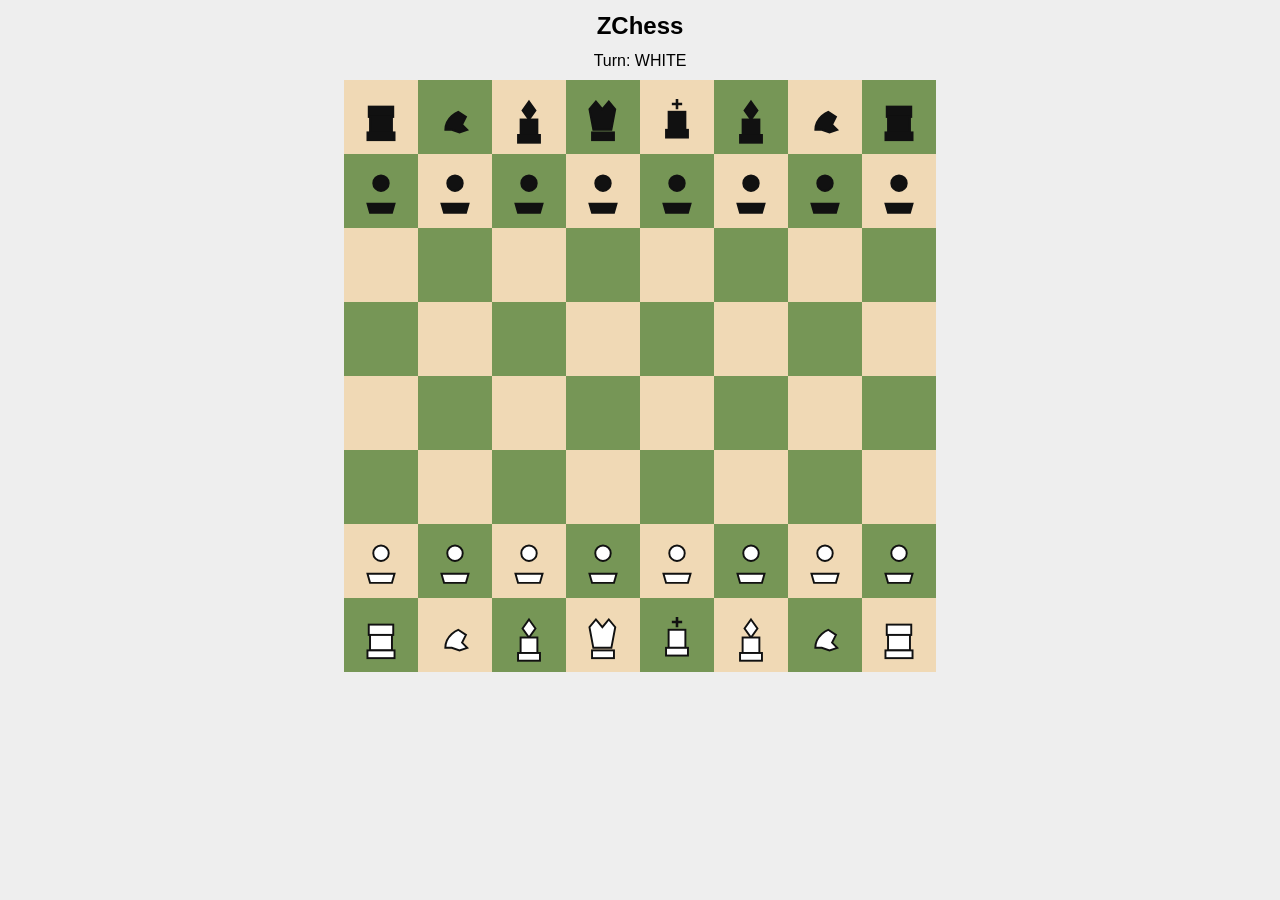
==== src/main/resources/static/index.html @ 8bb2c72e "committed" ====
<!DOCTYPE html>
<html>
<head>
<meta charset="UTF-8" />
<title>ZChess</title>
<style>
  body{font-family:Arial;text-align:center;background:#eee}
    h2{margin:12px 0}
      table{border-collapse:collapse;margin:10px auto}
        td{width:72px;height:72px;vertical-align:middle;text-align:center}
          .light{background:#f0d9b5}
            .dark{background:#769656}
              .sel{outline:3px solid #e53935}
                .hint{box-shadow:inset 0 0 0 3px rgba(30,144,255,.6)}
                  svg{width:58px;height:58px}
                  </style>
                  </head>
                  <body>

                  <h2>ZChess</h2>
                  <div id="turn">Turn: WHITE</div>
                  <table id="board"></table>

                  <script>
                  // ---------- PIECE SVGs (clean 2D set) ----------
                  function svgPiece(code){
                    const isWhite = code[0]==='w';
                      const fill = isWhite ? '#fff' : '#111';
                        const stroke = '#111';
                          const common = `fill="${fill}" stroke="${stroke}" stroke-width="1.5"`;
                            const map = {
                                p:`<circle cx="22.5" cy="18" r="6" ${common}/>
                                       <path d="M12 34h21l-2 7H14z" ${common}/>`,
                                           r:`<rect x="13" y="16" width="19" height="8" ${common}/>
                                                  <rect x="14" y="24" width="17" height="12" ${common}/>
                                                         <rect x="12" y="36" width="21" height="6" ${common}/>`,
                                                             n:`<path d="M15 34c0-10 10-14 10-14l6 4-3 6 4 4-6 2-6-2z" ${common}/>`,
                                                                 b:`<path d="M22.5 12l5 7-5 7-5-7z" ${common}/>
                                                                        <rect x="16" y="26" width="13" height="12" ${common}/>
                                                                               <rect x="14" y="38" width="17" height="6" ${common}/>`,
                                                                                   q:`<path d="M12 18l5-6 5 6 5-6 5 6-3 16H15z" ${common}/>
                                                                                          <rect x="14" y="36" width="17" height="6" ${common}/>`,
                                                                                              k:`<path d="M22.5 10v8M18.5 14h8" stroke="${stroke}" stroke-width="2"/>
                                                                                                     <rect x="16" y="20" width="13" height="14" ${common}/>
                                                                                                            <rect x="14" y="34" width="17" height="6" ${common}/>`
                                                                                                              };
                                                                                                                const body = map[code[1]];
                                                                                                                  return `<svg viewBox="0 0 45 45">${body}</svg>`;
                                                                                                                  }

                                                                                                                  // ---------- BOARD STATE ----------
                                                                                                                  let turn = 'w'; // 'w' or 'b'
                                                                                                                  const initial = [
                                                                                                                    ['br','bn','bb','bq','bk','bb','bn','br'],
                                                                                                                      ['bp','bp','bp','bp','bp','bp','bp','bp'],
                                                                                                                        ['','','','','','','',''],
                                                                                                                          ['','','','','','','',''],
                                                                                                                            ['','','','','','','',''],
                                                                                                                              ['','','','','','','',''],
                                                                                                                                ['wp','wp','wp','wp','wp','wp','wp','wp'],
                                                                                                                                  ['wr','wn','wb','wq','wk','wb','wn','wr']
                                                                                                                                  ];
                                                                                                                                  let board = JSON.parse(JSON.stringify(initial));
                                                                                                                                  let selected = null;
                                                                                                                                  const elBoard = document.getElementById('board');
                                                                                                                                  const elTurn  = document.getElementById('turn');

                                                                                                                                  // ---------- RENDER ----------
                                                                                                                                  function draw(){
                                                                                                                                    elBoard.innerHTML='';
                                                                                                                                      for(let r=0;r<8;r++){
                                                                                                                                          const tr=document.createElement('tr');
                                                                                                                                              for(let c=0;c<8;c++){
                                                                                                                                                    const td=document.createElement('td');
                                                                                                                                                          td.className=((r+c)%2?'dark':'light');
                                                                                                                                                                td.dataset.r=r; td.dataset.c=c;
                                                                                                                                                                      const p=board[r][c];
                                                                                                                                                                            if(p) td.innerHTML = svgPiece(p);
                                                                                                                                                                                  if(selected && selected.r==r && selected.c==c) td.classList.add('sel');
                                                                                                                                                                                        td.onclick=()=>clickCell(r,c,td);
                                                                                                                                                                                              tr.appendChild(td);
                                                                                                                                                                                                  }
                                                                                                                                                                                                      elBoard.appendChild(tr);
                                                                                                                                                                                                        }
                                                                                                                                                                                                          elTurn.textContent = `Turn: ${turn==='w'?'WHITE':'BLACK'}`;
                                                                                                                                                                                                          }

                                                                                                                                                                                                          // ---------- MOVE RULES ----------
                                                                                                                                                                                                          function inside(r,c){return r>=0&&r<8&&c>=0&&c<8;}
                                                                                                                                                                                                          function colorOf(p){return p? p[0] : null;}
                                                                                                                                                                                                          function typeOf(p){return p? p[1] : null;}

                                                                                                                                                                                                          function pathClear(r1,c1,r2,c2){
                                                                                                                                                                                                            const dr = Math.sign(r2-r1);
                                                                                                                                                                                                              const dc = Math.sign(c2-c1);
                                                                                                                                                                                                                let r=r1+dr, c=c1+dc;
                                                                                                                                                                                                                  while(r!==r2 || c!==c2){
                                                                                                                                                                                                                      if(board[r][c]) return false;
                                                                                                                                                                                                                          r+=dr; c+=dc;
                                                                                                                                                                                                                            }
                                                                                                                                                                                                                              return true;
                                                                                                                                                                                                                              }

                                                                                                                                                                                                                              function legal(fromR,fromC,toR,toC){
                                                                                                                                                                                                                                if(fromR===toR && fromC===toC) return false;
                                                                                                                                                                                                                                  const p = board[fromR][fromC];
                                                                                                                                                                                                                                    const t = board[toR][toC];
                                                                                                                                                                                                                                      if(!p) return false;
                                                                                                                                                                                                                                        if(colorOf(p)!==turn) return false;
                                                                                                                                                                                                                                          if(t && colorOf(t)===turn) return false;

                                                                                                                                                                                                                                            const type = typeOf(p);
                                                                                                                                                                                                                                              const dr = toR-fromR, dc = toC-fromC;
                                                                                                                                                                                                                                                const adr=Math.abs(dr), adc=Math.abs(dc);

                                                                                                                                                                                                                                                  if(type==='p'){
                                                                                                                                                                                                                                                      const dir = (turn==='w') ? -1 : 1;
                                                                                                                                                                                                                                                          const startRow = (turn==='w') ? 6 : 1;
                                                                                                                                                                                                                                                              // forward
                                                                                                                                                                                                                                                                  if(dc===0 && !t){
                                                                                                                                                                                                                                                                        if(dr===dir) return true;
                                                                                                                                                                                                                                                                              if(fromR===startRow && dr===2*dir && !board[fromR+dir][fromC]) return true;
                                                                                                                                                                                                                                                                                  }
                                                                                                                                                                                                                                                                                      // capture
                                                                                                                                                                                                                                                                                          if(adr===1 && dr===dir && t && colorOf(t)!==turn) return true;
                                                                                                                                                                                                                                                                                              return false;
                                                                                                                                                                                                                                                                                                }

                                                                                                                                                                                                                                                                                                  if(type==='r'){
                                                                                                                                                                                                                                                                                                      if(fromR===toR || fromC===toC) return pathClear(fromR,fromC,toR,toC);
                                                                                                                                                                                                                                                                                                          return false;
                                                                                                                                                                                                                                                                                                            }

                                                                                                                                                                                                                                                                                                              if(type==='b'){
                                                                                                                                                                                                                                                                                                                  if(adr===adc) return pathClear(fromR,fromC,toR,toC);
                                                                                                                                                                                                                                                                                                                      return false;
                                                                                                                                                                                                                                                                                                                        }

                                                                                                                                                                                                                                                                                                                          if(type==='q'){
                                                                                                                                                                                                                                                                                                                              if(fromR===toR || fromC===toC || adr===adc)
                                                                                                                                                                                                                                                                                                                                    return pathClear(fromR,fromC,toR,toC);
                                                                                                                                                                                                                                                                                                                                        return false;
                                                                                                                                                                                                                                                                                                                                          }

                                                                                                                                                                                                                                                                                                                                            if(type==='n'){
                                                                                                                                                                                                                                                                                                                                                return (adr===2 && adc===1) || (adr===1 && adc===2);
                                                                                                                                                                                                                                                                                                                                                  }

                                                                                                                                                                                                                                                                                                                                                    if(type==='k'){
                                                                                                                                                                                                                                                                                                                                                        return adr<=1 && adc<=1;
                                                                                                                                                                                                                                                                                                                                                          }

                                                                                                                                                                                                                                                                                                                                                            return false;
                                                                                                                                                                                                                                                                                                                                                            }

                                                                                                                                                                                                                                                                                                                                                            // ---------- INTERACTION ----------
                                                                                                                                                                                                                                                                                                                                                            function clickCell(r,c,td){
                                                                                                                                                                                                                                                                                                                                                              const p = board[r][c];
                                                                                                                                                                                                                                                                                                                                                                if(!selected){
                                                                                                                                                                                                                                                                                                                                                                    if(p && colorOf(p)===turn){
                                                                                                                                                                                                                                                                                                                                                                          selected={r,c};
                                                                                                                                                                                                                                                                                                                                                                                draw();
                                                                                                                                                                                                                                                                                                                                                                                    }
                                                                                                                                                                                                                                                                                                                                                                                        return;
                                                                                                                                                                                                                                                                                                                                                                                          }
                                                                                                                                                                                                                                                                                                                                                                                            // try move
                                                                                                                                                                                                                                                                                                                                                                                              if(legal(selected.r,selected.c,r,c)){
                                                                                                                                                                                                                                                                                                                                                                                                  board[r][c] = board[selected.r][selected.c];
                                                                                                                                                                                                                                                                                                                                                                                                      board[selected.r][selected.c] = '';
                                                                                                                                                                                                                                                                                                                                                                                                          turn = (turn==='w') ? 'b' : 'w';
                                                                                                                                                                                                                                                                                                                                                                                                            }
                                                                                                                                                                                                                                                                                                                                                                                                              selected=null;
                                                                                                                                                                                                                                                                                                                                                                                                                draw();
                                                                                                                                                                                                                                                                                                                                                                                                                }

                                                                                                                                                                                                                                                                                                                                                                                                                draw();
                                                                                                                                                                                                                                                                                                                                                                                                                </script>
                                                                                                                                                                                                                                                                                                                                                                                                                </body>
                                                                                                                                                                                                                                                                                                                                                                                                                </html>
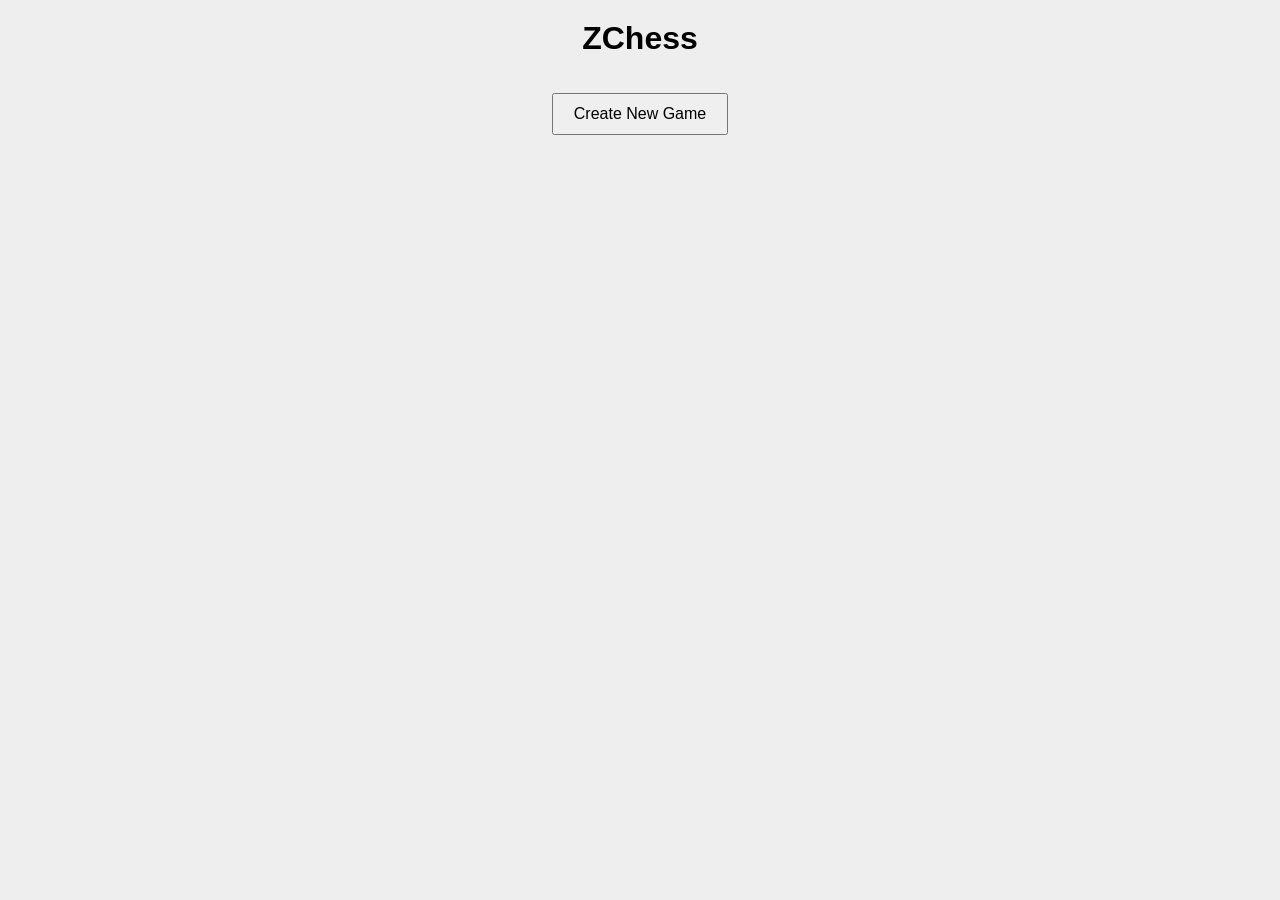
==== commit d78ccbcf: "Implemented chess board UI, piece rendering, backend game creation and move API integration" ====
--- a/src/main/resources/static/index.html
+++ b/src/main/resources/static/index.html
@@ -1,179 +1,134 @@
 <!DOCTYPE html>
 <html>
 <head>
-<meta charset="UTF-8" />
-<title>ZChess</title>
-<style>
-  body{font-family:Arial;text-align:center;background:#eee}
-    h2{margin:12px 0}
-      table{border-collapse:collapse;margin:10px auto}
-        td{width:72px;height:72px;vertical-align:middle;text-align:center}
-          .light{background:#f0d9b5}
-            .dark{background:#769656}
-              .sel{outline:3px solid #e53935}
-                .hint{box-shadow:inset 0 0 0 3px rgba(30,144,255,.6)}
-                  svg{width:58px;height:58px}
-                  </style>
-                  </head>
-                  <body>
+    <title>ZChess</title>
 
-                  <h2>ZChess</h2>
-                  <div id="turn">Turn: WHITE</div>
-                  <table id="board"></table>
+        <style>
+                body{
+                            font-family: Arial;
+                                        text-align:center;
+                                                    background:#eee;
+                                                            }
 
-                  <script>
-                  // ---------- PIECE SVGs (clean 2D set) ----------
-                  function svgPiece(code){
-                    const isWhite = code[0]==='w';
-                      const fill = isWhite ? '#fff' : '#111';
-                        const stroke = '#111';
-                          const common = `fill="${fill}" stroke="${stroke}" stroke-width="1.5"`;
-                            const map = {
-                                p:`<circle cx="22.5" cy="18" r="6" ${common}/>
-                                       <path d="M12 34h21l-2 7H14z" ${common}/>`,
-                                           r:`<rect x="13" y="16" width="19" height="8" ${common}/>
-                                                  <rect x="14" y="24" width="17" height="12" ${common}/>
-                                                         <rect x="12" y="36" width="21" height="6" ${common}/>`,
-                                                             n:`<path d="M15 34c0-10 10-14 10-14l6 4-3 6 4 4-6 2-6-2z" ${common}/>`,
-                                                                 b:`<path d="M22.5 12l5 7-5 7-5-7z" ${common}/>
-                                                                        <rect x="16" y="26" width="13" height="12" ${common}/>
-                                                                               <rect x="14" y="38" width="17" height="6" ${common}/>`,
-                                                                                   q:`<path d="M12 18l5-6 5 6 5-6 5 6-3 16H15z" ${common}/>
-                                                                                          <rect x="14" y="36" width="17" height="6" ${common}/>`,
-                                                                                              k:`<path d="M22.5 10v8M18.5 14h8" stroke="${stroke}" stroke-width="2"/>
-                                                                                                     <rect x="16" y="20" width="13" height="14" ${common}/>
-                                                                                                            <rect x="14" y="34" width="17" height="6" ${common}/>`
-                                                                                                              };
-                                                                                                                const body = map[code[1]];
-                                                                                                                  return `<svg viewBox="0 0 45 45">${body}</svg>`;
-                                                                                                                  }
+                                                                    h1{
+                                                                                margin-top:20px;
+                                                                                        }
 
-                                                                                                                  // ---------- BOARD STATE ----------
-                                                                                                                  let turn = 'w'; // 'w' or 'b'
-                                                                                                                  const initial = [
-                                                                                                                    ['br','bn','bb','bq','bk','bb','bn','br'],
-                                                                                                                      ['bp','bp','bp','bp','bp','bp','bp','bp'],
-                                                                                                                        ['','','','','','','',''],
-                                                                                                                          ['','','','','','','',''],
-                                                                                                                            ['','','','','','','',''],
-                                                                                                                              ['','','','','','','',''],
-                                                                                                                                ['wp','wp','wp','wp','wp','wp','wp','wp'],
-                                                                                                                                  ['wr','wn','wb','wq','wk','wb','wn','wr']
-                                                                                                                                  ];
-                                                                                                                                  let board = JSON.parse(JSON.stringify(initial));
-                                                                                                                                  let selected = null;
-                                                                                                                                  const elBoard = document.getElementById('board');
-                                                                                                                                  const elTurn  = document.getElementById('turn');
+                                                                                                table{
+                                                                                                            border-collapse:collapse;
+                                                                                                                        margin:auto;
+                                                                                                                                    margin-top:20px;
+                                                                                                                                            }
 
-                                                                                                                                  // ---------- RENDER ----------
-                                                                                                                                  function draw(){
-                                                                                                                                    elBoard.innerHTML='';
-                                                                                                                                      for(let r=0;r<8;r++){
-                                                                                                                                          const tr=document.createElement('tr');
-                                                                                                                                              for(let c=0;c<8;c++){
-                                                                                                                                                    const td=document.createElement('td');
-                                                                                                                                                          td.className=((r+c)%2?'dark':'light');
-                                                                                                                                                                td.dataset.r=r; td.dataset.c=c;
-                                                                                                                                                                      const p=board[r][c];
-                                                                                                                                                                            if(p) td.innerHTML = svgPiece(p);
-                                                                                                                                                                                  if(selected && selected.r==r && selected.c==c) td.classList.add('sel');
-                                                                                                                                                                                        td.onclick=()=>clickCell(r,c,td);
-                                                                                                                                                                                              tr.appendChild(td);
-                                                                                                                                                                                                  }
-                                                                                                                                                                                                      elBoard.appendChild(tr);
-                                                                                                                                                                                                        }
-                                                                                                                                                                                                          elTurn.textContent = `Turn: ${turn==='w'?'WHITE':'BLACK'}`;
-                                                                                                                                                                                                          }
+                                                                                                                                                    td{
+                                                                                                                                                                width:70px;
+                                                                                                                                                                            height:70px;
+                                                                                                                                                                                        text-align:center;
+                                                                                                                                                                                                    vertical-align:middle;
+                                                                                                                                                                                                            }
 
-                                                                                                                                                                                                          // ---------- MOVE RULES ----------
-                                                                                                                                                                                                          function inside(r,c){return r>=0&&r<8&&c>=0&&c<8;}
-                                                                                                                                                                                                          function colorOf(p){return p? p[0] : null;}
-                                                                                                                                                                                                          function typeOf(p){return p? p[1] : null;}
+                                                                                                                                                                                                                    .light{ background:#f0d9b5; }
+                                                                                                                                                                                                                            .dark{ background:#769656; }
 
-                                                                                                                                                                                                          function pathClear(r1,c1,r2,c2){
-                                                                                                                                                                                                            const dr = Math.sign(r2-r1);
-                                                                                                                                                                                                              const dc = Math.sign(c2-c1);
-                                                                                                                                                                                                                let r=r1+dr, c=c1+dc;
-                                                                                                                                                                                                                  while(r!==r2 || c!==c2){
-                                                                                                                                                                                                                      if(board[r][c]) return false;
-                                                                                                                                                                                                                          r+=dr; c+=dc;
-                                                                                                                                                                                                                            }
-                                                                                                                                                                                                                              return true;
-                                                                                                                                                                                                                              }
+                                                                                                                                                                                                                                    img{
+                                                                                                                                                                                                                                                width:60px;
+                                                                                                                                                                                                                                                            height:60px;
+                                                                                                                                                                                                                                                                    }
 
-                                                                                                                                                                                                                              function legal(fromR,fromC,toR,toC){
-                                                                                                                                                                                                                                if(fromR===toR && fromC===toC) return false;
-                                                                                                                                                                                                                                  const p = board[fromR][fromC];
-                                                                                                                                                                                                                                    const t = board[toR][toC];
-                                                                                                                                                                                                                                      if(!p) return false;
-                                                                                                                                                                                                                                        if(colorOf(p)!==turn) return false;
-                                                                                                                                                                                                                                          if(t && colorOf(t)===turn) return false;
+                                                                                                                                                                                                                                                                            button{
+                                                                                                                                                                                                                                                                                        padding:10px 20px;
+                                                                                                                                                                                                                                                                                                    font-size:16px;
+                                                                                                                                                                                                                                                                                                                margin-top:15px;
+                                                                                                                                                                                                                                                                                                                        }
+                                                                                                                                                                                                                                                                                                                            </style>
+                                                                                                                                                                                                                                                                                                                            </head>
 
-                                                                                                                                                                                                                                            const type = typeOf(p);
-                                                                                                                                                                                                                                              const dr = toR-fromR, dc = toC-fromC;
-                                                                                                                                                                                                                                                const adr=Math.abs(dr), adc=Math.abs(dc);
+                                                                                                                                                                                                                                                                                                                            <body>
 
-                                                                                                                                                                                                                                                  if(type==='p'){
-                                                                                                                                                                                                                                                      const dir = (turn==='w') ? -1 : 1;
-                                                                                                                                                                                                                                                          const startRow = (turn==='w') ? 6 : 1;
-                                                                                                                                                                                                                                                              // forward
-                                                                                                                                                                                                                                                                  if(dc===0 && !t){
-                                                                                                                                                                                                                                                                        if(dr===dir) return true;
-                                                                                                                                                                                                                                                                              if(fromR===startRow && dr===2*dir && !board[fromR+dir][fromC]) return true;
-                                                                                                                                                                                                                                                                                  }
-                                                                                                                                                                                                                                                                                      // capture
-                                                                                                                                                                                                                                                                                          if(adr===1 && dr===dir && t && colorOf(t)!==turn) return true;
-                                                                                                                                                                                                                                                                                              return false;
-                                                                                                                                                                                                                                                                                                }
+                                                                                                                                                                                                                                                                                                                            <h1>ZChess</h1>
 
-                                                                                                                                                                                                                                                                                                  if(type==='r'){
-                                                                                                                                                                                                                                                                                                      if(fromR===toR || fromC===toC) return pathClear(fromR,fromC,toR,toC);
-                                                                                                                                                                                                                                                                                                          return false;
-                                                                                                                                                                                                                                                                                                            }
+                                                                                                                                                                                                                                                                                                                            <button onclick="createGame()">Create New Game</button>
 
-                                                                                                                                                                                                                                                                                                              if(type==='b'){
-                                                                                                                                                                                                                                                                                                                  if(adr===adc) return pathClear(fromR,fromC,toR,toC);
-                                                                                                                                                                                                                                                                                                                      return false;
-                                                                                                                                                                                                                                                                                                                        }
+                                                                                                                                                                                                                                                                                                                            <table id="board"></table>
 
-                                                                                                                                                                                                                                                                                                                          if(type==='q'){
-                                                                                                                                                                                                                                                                                                                              if(fromR===toR || fromC===toC || adr===adc)
-                                                                                                                                                                                                                                                                                                                                    return pathClear(fromR,fromC,toR,toC);
-                                                                                                                                                                                                                                                                                                                                        return false;
-                                                                                                                                                                                                                                                                                                                                          }
+                                                                                                                                                                                                                                                                                                                            <script>
 
-                                                                                                                                                                                                                                                                                                                                            if(type==='n'){
-                                                                                                                                                                                                                                                                                                                                                return (adr===2 && adc===1) || (adr===1 && adc===2);
-                                                                                                                                                                                                                                                                                                                                                  }
+                                                                                                                                                                                                                                                                                                                            let gameId = 1;
+                                                                                                                                                                                                                                                                                                                            let selected = null;
 
-                                                                                                                                                                                                                                                                                                                                                    if(type==='k'){
-                                                                                                                                                                                                                                                                                                                                                        return adr<=1 && adc<=1;
-                                                                                                                                                                                                                                                                                                                                                          }
-
-                                                                                                                                                                                                                                                                                                                                                            return false;
+                                                                                                                                                                                                                                                                                                                            function createGame(){
+                                                                                                                                                                                                                                                                                                                                fetch("/api/game/create")
+                                                                                                                                                                                                                                                                                                                                    .then(res=>res.json())
+                                                                                                                                                                                                                                                                                                                                        .then(data=>{
+                                                                                                                                                                                                                                                                                                                                                gameId = data.id;
+                                                                                                                                                                                                                                                                                                                                                        loadBoard();
+                                                                                                                                                                                                                                                                                                                                                            });
                                                                                                                                                                                                                                                                                                                                                             }
 
-                                                                                                                                                                                                                                                                                                                                                            // ---------- INTERACTION ----------
-                                                                                                                                                                                                                                                                                                                                                            function clickCell(r,c,td){
-                                                                                                                                                                                                                                                                                                                                                              const p = board[r][c];
-                                                                                                                                                                                                                                                                                                                                                                if(!selected){
-                                                                                                                                                                                                                                                                                                                                                                    if(p && colorOf(p)===turn){
-                                                                                                                                                                                                                                                                                                                                                                          selected={r,c};
-                                                                                                                                                                                                                                                                                                                                                                                draw();
-                                                                                                                                                                                                                                                                                                                                                                                    }
-                                                                                                                                                                                                                                                                                                                                                                                        return;
-                                                                                                                                                                                                                                                                                                                                                                                          }
-                                                                                                                                                                                                                                                                                                                                                                                            // try move
-                                                                                                                                                                                                                                                                                                                                                                                              if(legal(selected.r,selected.c,r,c)){
-                                                                                                                                                                                                                                                                                                                                                                                                  board[r][c] = board[selected.r][selected.c];
-                                                                                                                                                                                                                                                                                                                                                                                                      board[selected.r][selected.c] = '';
-                                                                                                                                                                                                                                                                                                                                                                                                          turn = (turn==='w') ? 'b' : 'w';
-                                                                                                                                                                                                                                                                                                                                                                                                            }
-                                                                                                                                                                                                                                                                                                                                                                                                              selected=null;
-                                                                                                                                                                                                                                                                                                                                                                                                                draw();
-                                                                                                                                                                                                                                                                                                                                                                                                                }
+                                                                                                                                                                                                                                                                                                                                                            function loadBoard(){
 
-                                                                                                                                                                                                                                                                                                                                                                                                                draw();
-                                                                                                                                                                                                                                                                                                                                                                                                                </script>
-                                                                                                                                                                                                                                                                                                                                                                                                                </body>
-                                                                                                                                                                                                                                                                                                                                                                                                                </html>+                                                                                                                                                                                                                                                                                                                                                                fetch("/api/game/" + gameId)
+                                                                                                                                                                                                                                                                                                                                                                    .then(res=>res.json())
+                                                                                                                                                                                                                                                                                                                                                                        .then(data=>{
+
+                                                                                                                                                                                                                                                                                                                                                                                let rows = data.boardState.split(";");
+                                                                                                                                                                                                                                                                                                                                                                                        let board = document.getElementById("board");
+                                                                                                                                                                                                                                                                                                                                                                                                board.innerHTML = "";
+
+                                                                                                                                                                                                                                                                                                                                                                                                        for(let i=0;i<8;i++){
+
+                                                                                                                                                                                                                                                                                                                                                                                                                    let tr = document.createElement("tr");
+                                                                                                                                                                                                                                                                                                                                                                                                                                let cols = rows[i].split(",");
+
+                                                                                                                                                                                                                                                                                                                                                                                                                                            for(let j=0;j<8;j++){
+
+                                                                                                                                                                                                                                                                                                                                                                                                                                                            let td = document.createElement("td");
+
+                                                                                                                                                                                                                                                                                                                                                                                                                                                                            if((i+j)%2==0)
+                                                                                                                                                                                                                                                                                                                                                                                                                                                                                                td.className="light";
+                                                                                                                                                                                                                                                                                                                                                                                                                                                                                                                else
+                                                                                                                                                                                                                                                                                                                                                                                                                                                                                                                                    td.className="dark";
+
+                                                                                                                                                                                                                                                                                                                                                                                                                                                                                                                                                    td.onclick = () => clickCell(i,j);
+
+                                                                                                                                                                                                                                                                                                                                                                                                                                                                                                                                                                    let piece = cols[j];
+
+                                                                                                                                                                                                                                                                                                                                                                                                                                                                                                                                                                                    if(piece !== "."){
+                                                                                                                                                                                                                                                                                                                                                                                                                                                                                                                                                                                                        let img = document.createElement("img");
+                                                                                                                                                                                                                                                                                                                                                                                                                                                                                                                                                                                                                            img.src = "/pieces/" + piece + ".svg";
+                                                                                                                                                                                                                                                                                                                                                                                                                                                                                                                                                                                                                                                td.appendChild(img);
+                                                                                                                                                                                                                                                                                                                                                                                                                                                                                                                                                                                                                                                                }
+
+                                                                                                                                                                                                                                                                                                                                                                                                                                                                                                                                                                                                                                                                                tr.appendChild(td);
+                                                                                                                                                                                                                                                                                                                                                                                                                                                                                                                                                                                                                                                                                            }
+
+                                                                                                                                                                                                                                                                                                                                                                                                                                                                                                                                                                                                                                                                                                        board.appendChild(tr);
+                                                                                                                                                                                                                                                                                                                                                                                                                                                                                                                                                                                                                                                                                                                }
+
+                                                                                                                                                                                                                                                                                                                                                                                                                                                                                                                                                                                                                                                                                                                    });
+                                                                                                                                                                                                                                                                                                                                                                                                                                                                                                                                                                                                                                                                                                                    }
+
+                                                                                                                                                                                                                                                                                                                                                                                                                                                                                                                                                                                                                                                                                                                    function clickCell(row,col){
+
+                                                                                                                                                                                                                                                                                                                                                                                                                                                                                                                                                                                                                                                                                                                        if(selected == null){
+                                                                                                                                                                                                                                                                                                                                                                                                                                                                                                                                                                                                                                                                                                                                selected = {row,col};
+                                                                                                                                                                                                                                                                                                                                                                                                                                                                                                                                                                                                                                                                                                                                    } else {
+
+                                                                                                                                                                                                                                                                                                                                                                                                                                                                                                                                                                                                                                                                                                                                            fetch(`/api/game/move?fromRow=${selected.row}&fromCol=${selected.col}&toRow=${row}&toCol=${col}`,{
+                                                                                                                                                                                                                                                                                                                                                                                                                                                                                                                                                                                                                                                                                                                                                        method:"POST"
+                                                                                                                                                                                                                                                                                                                                                                                                                                                                                                                                                                                                                                                                                                                                                                })
+                                                                                                                                                                                                                                                                                                                                                                                                                                                                                                                                                                                                                                                                                                                                                                        .then(res=>res.json())
+                                                                                                                                                                                                                                                                                                                                                                                                                                                                                                                                                                                                                                                                                                                                                                                .then(data=>{
+                                                                                                                                                                                                                                                                                                                                                                                                                                                                                                                                                                                                                                                                                                                                                                                            selected=null;
+                                                                                                                                                                                                                                                                                                                                                                                                                                                                                                                                                                                                                                                                                                                                                                                                        loadBoard();
+                                                                                                                                                                                                                                                                                                                                                                                                                                                                                                                                                                                                                                                                                                                                                                                                                });
+
+                                                                                                                                                                                                                                                                                                                                                                                                                                                                                                                                                                                                                                                                                                                                                                                                                    }
+                                                                                                                                                                                                                                                                                                                                                                                                                                                                                                                                                                                                                                                                                                                                                                                                                    }
+
+                                                                                                                                                                                                                                                                                                                                                                                                                                                                                                                                                                                                                                                                                                                                                                                                                    loadBoard();
+
+                                                                                                                                                                                                                                                                                                                                                                                                                                                                                                                                                                                                                                                                                                                                                                                                                    </script>
+
+                                                                                                                                                                                                                                                                                                                                                                                                                                                                                                                                                                                                                                                                                                                                                                                                                    </body>
+                                                                                                                                                                                                                                                                                                                                                                                                                                                                                                                                                                                                                                                                                                                                                                                                                    </html>
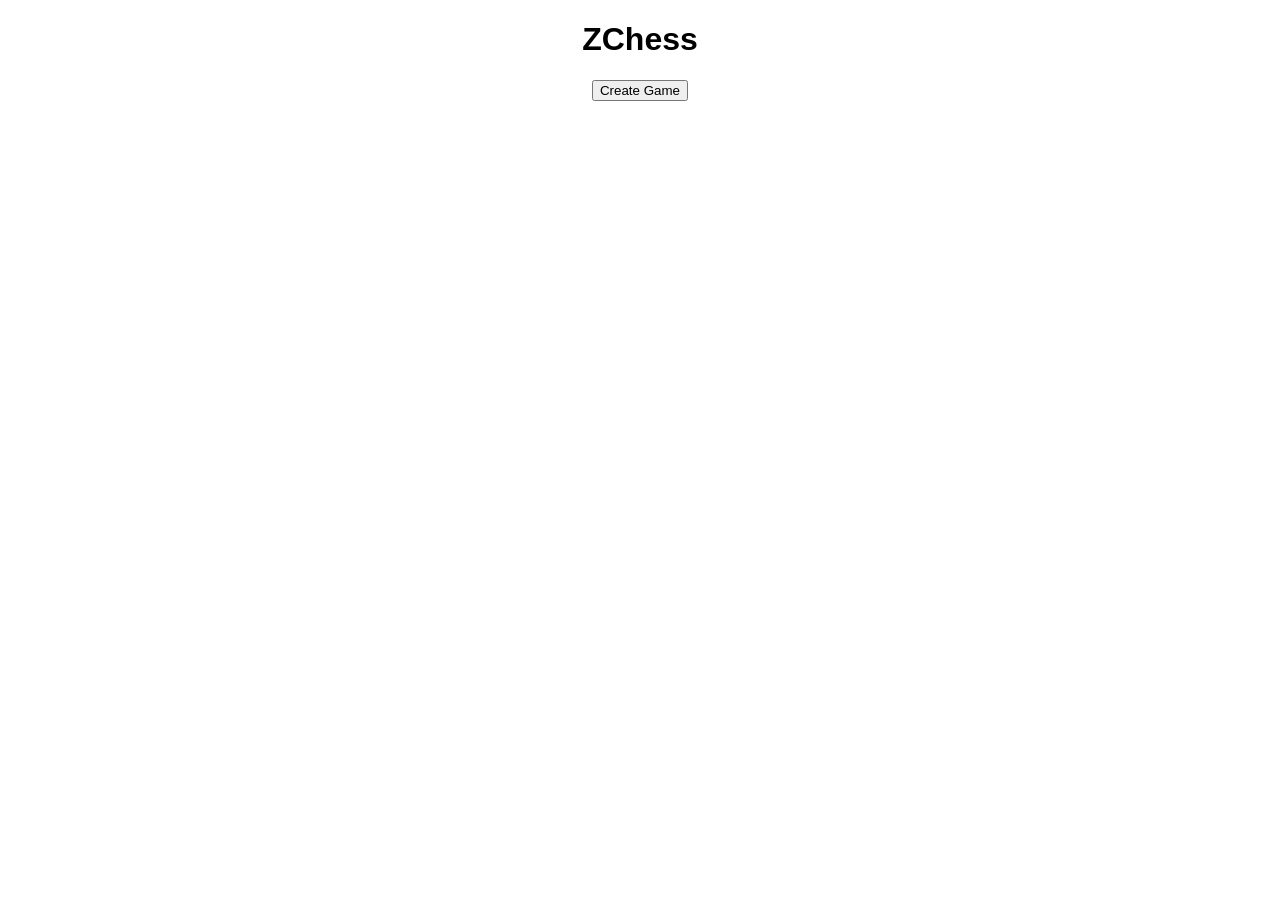
==== commit 9ac1a836: "move validation and check detection" ====
--- a/src/main/resources/static/index.html
+++ b/src/main/resources/static/index.html
@@ -1,134 +1,92 @@
 <!DOCTYPE html>
 <html>
 <head>
-    <title>ZChess</title>
+<title>ZChess</title>
 
-        <style>
-                body{
-                            font-family: Arial;
-                                        text-align:center;
-                                                    background:#eee;
-                                                            }
+<style>
+body{font-family:Arial;text-align:center}
+table{border-collapse:collapse;margin:auto}
+td{width:70px;height:70px}
+.light{background:#f0d9b5}
+.dark{background:#769656}
+img{width:60px;height:60px}
+</style>
 
-                                                                    h1{
-                                                                                margin-top:20px;
-                                                                                        }
+</head>
+<body>
 
-                                                                                                table{
-                                                                                                            border-collapse:collapse;
-                                                                                                                        margin:auto;
-                                                                                                                                    margin-top:20px;
-                                                                                                                                            }
+<h1>ZChess</h1>
 
-                                                                                                                                                    td{
-                                                                                                                                                                width:70px;
-                                                                                                                                                                            height:70px;
-                                                                                                                                                                                        text-align:center;
-                                                                                                                                                                                                    vertical-align:middle;
-                                                                                                                                                                                                            }
+<button onclick="createGame()">Create Game</button>
+<h3 id="turn"></h3>
 
-                                                                                                                                                                                                                    .light{ background:#f0d9b5; }
-                                                                                                                                                                                                                            .dark{ background:#769656; }
+<table id="board"></table>
 
-                                                                                                                                                                                                                                    img{
-                                                                                                                                                                                                                                                width:60px;
-                                                                                                                                                                                                                                                            height:60px;
-                                                                                                                                                                                                                                                                    }
+<script>
 
-                                                                                                                                                                                                                                                                            button{
-                                                                                                                                                                                                                                                                                        padding:10px 20px;
-                                                                                                                                                                                                                                                                                                    font-size:16px;
-                                                                                                                                                                                                                                                                                                                margin-top:15px;
-                                                                                                                                                                                                                                                                                                                        }
-                                                                                                                                                                                                                                                                                                                            </style>
-                                                                                                                                                                                                                                                                                                                            </head>
+let gameId=1;
+let selected=null;
 
-                                                                                                                                                                                                                                                                                                                            <body>
+function createGame(){
+// fetch("/api/game/create")
+fetch("/api/game/create",{
+      method:"POST"
+      })
+  .then(r=>r.json())
+   .then(d=>{
+      gameId=d.id;
+         loadBoard();
+          });
+          }
 
-                                                                                                                                                                                                                                                                                                                            <h1>ZChess</h1>
+          function loadBoard(){
+           fetch("/api/game/"+gameId)
+            .then(r=>r.json())
+             .then(d=>{
+                document.getElementById("turn").innerText="Turn: "+d.currentTurn;
 
-                                                                                                                                                                                                                                                                                                                            <button onclick="createGame()">Create New Game</button>
+                   let rows=d.boardState.split(",");
+                      let board=document.getElementById("board");
+                         board.innerHTML="";
 
-                                                                                                                                                                                                                                                                                                                            <table id="board"></table>
+                            for(let i=0;i<8;i++){
+                                let tr=document.createElement("tr");
 
-                                                                                                                                                                                                                                                                                                                            <script>
+                                    for(let j=0;j<8;j++){
+                                          let idx=i*8+j;
+                                                let td=document.createElement("td");
+                                                      td.className=(i+j)%2==0?"light":"dark";
 
-                                                                                                                                                                                                                                                                                                                            let gameId = 1;
-                                                                                                                                                                                                                                                                                                                            let selected = null;
+                                                            let p=rows[idx];
+                                                                  if(p!="."){
+                                                                          let img=document.createElement("img");
+                                                                                  img.src="pieces/"+p+".svg";
+                                                                                          td.appendChild(img);
+                                                                                                }
 
-                                                                                                                                                                                                                                                                                                                            function createGame(){
-                                                                                                                                                                                                                                                                                                                                fetch("/api/game/create")
-                                                                                                                                                                                                                                                                                                                                    .then(res=>res.json())
-                                                                                                                                                                                                                                                                                                                                        .then(data=>{
-                                                                                                                                                                                                                                                                                                                                                gameId = data.id;
-                                                                                                                                                                                                                                                                                                                                                        loadBoard();
-                                                                                                                                                                                                                                                                                                                                                            });
-                                                                                                                                                                                                                                                                                                                                                            }
+                                                                                                      td.onclick=()=>clickCell(idx);
+                                                                                                            tr.appendChild(td);
+                                                                                                                }
+                                                                                                                    board.appendChild(tr);
+                                                                                                                       }
+                                                                                                                        });
+                                                                                                                        }
 
-                                                                                                                                                                                                                                                                                                                                                            function loadBoard(){
+                                                                                                                        function clickCell(i){
+                                                                                                                         if(selected==null){
+                                                                                                                            selected=i;
+                                                                                                                             }else{
+                                                                                                                                fetch("/api/move/"+gameId+"?from="+selected+"&to="+i,{
+                                                                                                                                     method:"POST"
+                                                                                                                                        }).then(()=>{
+                                                                                                                                             selected=null;
+                                                                                                                                                  loadBoard();
+                                                                                                                                                     });
+                                                                                                                                                      }
+                                                                                                                                                      }
 
-                                                                                                                                                                                                                                                                                                                                                                fetch("/api/game/" + gameId)
-                                                                                                                                                                                                                                                                                                                                                                    .then(res=>res.json())
-                                                                                                                                                                                                                                                                                                                                                                        .then(data=>{
+                                                                                                                                                      createGame();
+                                                                                                                                                      </script>
 
-                                                                                                                                                                                                                                                                                                                                                                                let rows = data.boardState.split(";");
-                                                                                                                                                                                                                                                                                                                                                                                        let board = document.getElementById("board");
-                                                                                                                                                                                                                                                                                                                                                                                                board.innerHTML = "";
-
-                                                                                                                                                                                                                                                                                                                                                                                                        for(let i=0;i<8;i++){
-
-                                                                                                                                                                                                                                                                                                                                                                                                                    let tr = document.createElement("tr");
-                                                                                                                                                                                                                                                                                                                                                                                                                                let cols = rows[i].split(",");
-
-                                                                                                                                                                                                                                                                                                                                                                                                                                            for(let j=0;j<8;j++){
-
-                                                                                                                                                                                                                                                                                                                                                                                                                                                            let td = document.createElement("td");
-
-                                                                                                                                                                                                                                                                                                                                                                                                                                                                            if((i+j)%2==0)
-                                                                                                                                                                                                                                                                                                                                                                                                                                                                                                td.className="light";
-                                                                                                                                                                                                                                                                                                                                                                                                                                                                                                                else
-                                                                                                                                                                                                                                                                                                                                                                                                                                                                                                                                    td.className="dark";
-
-                                                                                                                                                                                                                                                                                                                                                                                                                                                                                                                                                    td.onclick = () => clickCell(i,j);
-
-                                                                                                                                                                                                                                                                                                                                                                                                                                                                                                                                                                    let piece = cols[j];
-
-                                                                                                                                                                                                                                                                                                                                                                                                                                                                                                                                                                                    if(piece !== "."){
-                                                                                                                                                                                                                                                                                                                                                                                                                                                                                                                                                                                                        let img = document.createElement("img");
-                                                                                                                                                                                                                                                                                                                                                                                                                                                                                                                                                                                                                            img.src = "/pieces/" + piece + ".svg";
-                                                                                                                                                                                                                                                                                                                                                                                                                                                                                                                                                                                                                                                td.appendChild(img);
-                                                                                                                                                                                                                                                                                                                                                                                                                                                                                                                                                                                                                                                                }
-
-                                                                                                                                                                                                                                                                                                                                                                                                                                                                                                                                                                                                                                                                                tr.appendChild(td);
-                                                                                                                                                                                                                                                                                                                                                                                                                                                                                                                                                                                                                                                                                            }
-
-                                                                                                                                                                                                                                                                                                                                                                                                                                                                                                                                                                                                                                                                                                        board.appendChild(tr);
-                                                                                                                                                                                                                                                                                                                                                                                                                                                                                                                                                                                                                                                                                                                }
-
-                                                                                                                                                                                                                                                                                                                                                                                                                                                                                                                                                                                                                                                                                                                    });
-                                                                                                                                                                                                                                                                                                                                                                                                                                                                                                                                                                                                                                                                                                                    }
-
-                                                                                                                                                                                                                                                                                                                                                                                                                                                                                                                                                                                                                                                                                                                    function clickCell(row,col){
-
-                                                                                                                                                                                                                                                                                                                                                                                                                                                                                                                                                                                                                                                                                                                        if(selected == null){
-                                                                                                                                                                                                                                                                                                                                                                                                                                                                                                                                                                                                                                                                                                                                selected = {row,col};
-                                                                                                                                                                                                                                                                                                                                                                                                                                                                                                                                                                                                                                                                                                                                    } else {
-
-                                                                                                                                                                                                                                                                                                                                                                                                                                                                                                                                                                                                                                                                                                                                            fetch(`/api/game/move?fromRow=${selected.row}&fromCol=${selected.col}&toRow=${row}&toCol=${col}`,{
-                                                                                                                                                                                                                                                                                                                                                                                                                                                                                                                                                                                                                                                                                                                                                        method:"POST"
-                                                                                                                                                                                                                                                                                                                                                                                                                                                                                                                                                                                                                                                                                                                                                                })
-                                                                                                                                                                                                                                                                                                                                                                                                                                                                                                                                                                                                                                                                                                                                                                        .then(res=>res.json())
-                                                                                                                                                                                                                                                                                                                                                                                                                                                                                                                                                                                                                                                                                                                                                                                .then(data=>{
-                                                                                                                                                                                                                                                                                                                                                                                                                                                                                                                                                                                                                                                                                                                                                                                            selected=null;
-                                                                                                                                                                                                                                                                                                                                                                                                                                                                                                                                                                                                                                                                                                                                                                                                        loadBoard();
-                                                                                                                                                                                                                                                                                                                                                                                                                                                                                                                                                                                                                                                                                                                                                                                                                });
-
-                                                                                                                                                                                                                                                                                                                                                                                                                                                                                                                                                                                                                                                                                                                                                                                                                    }
-                                                                                                                                                                                                                                                                                                                                                                                                                                                                                                                                                                                                                                                                                                                                                                                                                    }
-
-                                                                                                                                                                                                                                                                                                                                                                                                                                                                                                                                                                                                                                                                                                                                                                                                                    loadBoard();
-
-                                                                                                                                                                                                                                                                                                                                                                                                                                                                                                                                                                                                                                                                                                                                                                                                                    </script>
-
-                                                                                                                                                                                                                                                                                                                                                                                                                                                                                                                                                                                                                                                                                                                                                                                                                    </body>
-                                                                                                                                                                                                                                                                                                                                                                                                                                                                                                                                                                                                                                                                                                                                                                                                                    </html>+                                                                                                                                                      </body>
+                                                                                                                                                      </html>
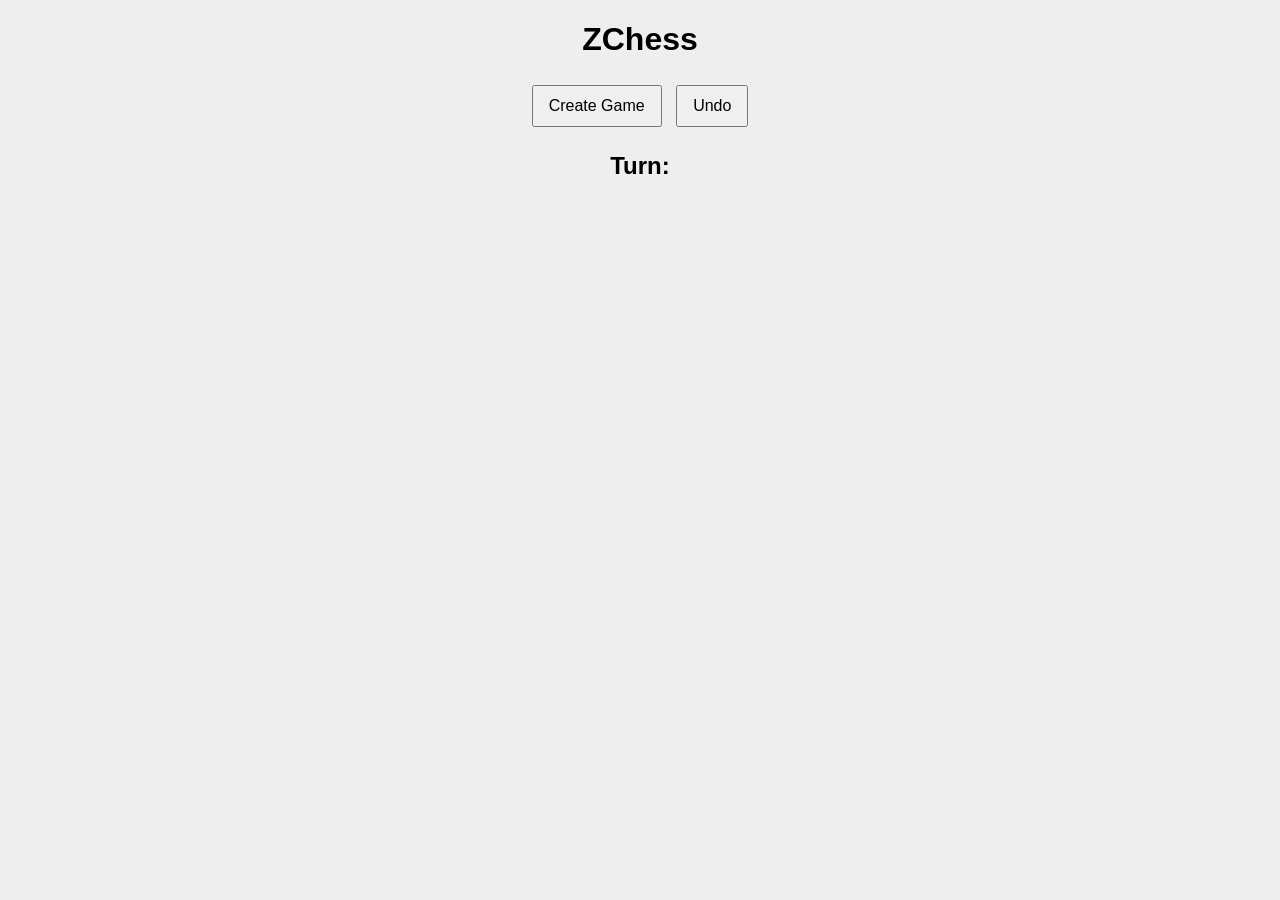
==== commit bfd6f9cc: "add full chess rule validation, check/checkmate detection and undo support" ====
--- a/src/main/resources/static/index.html
+++ b/src/main/resources/static/index.html
@@ -1,92 +1,172 @@
 <!DOCTYPE html>
 <html>
 <head>
+<meta charset="UTF-8">
 <title>ZChess</title>
 
 <style>
-body{font-family:Arial;text-align:center}
-table{border-collapse:collapse;margin:auto}
-td{width:70px;height:70px}
-.light{background:#f0d9b5}
-.dark{background:#769656}
-img{width:60px;height:60px}
-</style>
+body{
+    font-family:Arial;
+        text-align:center;
+            background:#eee;
+            }
+            #board{
+                display:grid;
+                    grid-template-columns:repeat(8,70px);
+                        width:560px;
+                            margin:20px auto;
+                            }
+                            .square{
+                                width:70px;
+                                    height:70px;
+                                        display:flex;
+                                            align-items:center;
+                                                justify-content:center;
+                                                }
+                                                .light{ background:#f0d9b5; }
+                                                .dark{ background:#769656; }
 
-</head>
-<body>
+                                                .square img{
+                                                    width:55px;
+                                                        height:55px;
+                                                            cursor:pointer;
+                                                            }
+                                                            button{
+                                                                padding:10px 15px;
+                                                                    margin:5px;
+                                                                        font-size:16px;
+                                                                        }
+                                                                        </style>
+                                                                        </head>
 
-<h1>ZChess</h1>
+                                                                        <body>
 
-<button onclick="createGame()">Create Game</button>
-<h3 id="turn"></h3>
+                                                                        <h1>ZChess</h1>
 
-<table id="board"></table>
+                                                                        <button onclick="createGame()">Create Game</button>
+                                                                        <button onclick="undoMove()">Undo</button>
 
-<script>
+                                                                        <h2 id="turn">Turn:</h2>
 
-let gameId=1;
-let selected=null;
+                                                                        <div id="board"></div>
 
-function createGame(){
-// fetch("/api/game/create")
-fetch("/api/game/create",{
-      method:"POST"
-      })
-  .then(r=>r.json())
-   .then(d=>{
-      gameId=d.id;
-         loadBoard();
-          });
-          }
+                                                                        <script>
+                                                                        let gameId=null;
+                                                                        let selected=null;
+                                                                        let turnBeforeMove=null;
 
-          function loadBoard(){
-           fetch("/api/game/"+gameId)
-            .then(r=>r.json())
-             .then(d=>{
-                document.getElementById("turn").innerText="Turn: "+d.currentTurn;
+                                                                        /* =========================
+                                                                           CREATE GAME
+                                                                           ========================= */
+                                                                           function createGame(){
+                                                                               fetch("/game/create",{method:"POST"})
+                                                                                   .then(r=>r.json())
+                                                                                       .then(g=>{
+                                                                                               gameId=g.id;
+                                                                                                       load();
+                                                                                                           });
+                                                                                                           }
 
-                   let rows=d.boardState.split(",");
-                      let board=document.getElementById("board");
-                         board.innerHTML="";
+                                                                                                           /* =========================
+                                                                                                              LOAD BOARD
+                                                                                                              ========================= */
+                                                                                                              function load(){
+                                                                                                                  if(!gameId) return;
 
-                            for(let i=0;i<8;i++){
-                                let tr=document.createElement("tr");
+                                                                                                                      fetch("/game/"+gameId)
+                                                                                                                          .then(r=>r.json())
+                                                                                                                              .then(g=>{
+                                                                                                                                      drawBoard(g.boardState.split(","));
+                                                                                                                                              document.getElementById("turn").innerText="Turn: "+g.currentTurn;
+                                                                                                                                                  });
+                                                                                                                                                  }
 
-                                    for(let j=0;j<8;j++){
-                                          let idx=i*8+j;
-                                                let td=document.createElement("td");
-                                                      td.className=(i+j)%2==0?"light":"dark";
+                                                                                                                                                  /* =========================
+                                                                                                                                                     DRAW BOARD
+                                                                                                                                                     ========================= */
+                                                                                                                                                     function drawBoard(board){
 
-                                                            let p=rows[idx];
-                                                                  if(p!="."){
-                                                                          let img=document.createElement("img");
-                                                                                  img.src="pieces/"+p+".svg";
-                                                                                          td.appendChild(img);
-                                                                                                }
+                                                                                                                                                         const el=document.getElementById("board");
+                                                                                                                                                             el.innerHTML="";
 
-                                                                                                      td.onclick=()=>clickCell(idx);
-                                                                                                            tr.appendChild(td);
-                                                                                                                }
-                                                                                                                    board.appendChild(tr);
-                                                                                                                       }
-                                                                                                                        });
-                                                                                                                        }
+                                                                                                                                                                 board.forEach((p,i)=>{
 
-                                                                                                                        function clickCell(i){
-                                                                                                                         if(selected==null){
-                                                                                                                            selected=i;
-                                                                                                                             }else{
-                                                                                                                                fetch("/api/move/"+gameId+"?from="+selected+"&to="+i,{
-                                                                                                                                     method:"POST"
-                                                                                                                                        }).then(()=>{
-                                                                                                                                             selected=null;
-                                                                                                                                                  loadBoard();
-                                                                                                                                                     });
-                                                                                                                                                      }
-                                                                                                                                                      }
+                                                                                                                                                                         const sq=document.createElement("div");
+                                                                                                                                                                                 sq.className="square "+(((Math.floor(i/8)+i)%2)?"dark":"light");
 
-                                                                                                                                                      createGame();
-                                                                                                                                                      </script>
+                                                                                                                                                                                         if(p!=="."){
+                                                                                                                                                                                                     const img=document.createElement("img");
+                                                                                                                                                                                                                 img.src="/pieces/"+p+".svg";
+                                                                                                                                                                                                                             sq.appendChild(img);
+                                                                                                                                                                                                                                     }
 
-                                                                                                                                                      </body>
-                                                                                                                                                      </html>+                                                                                                                                                                                                                                             sq.onclick=()=>clickSquare(i);
+                                                                                                                                                                                                                                                     el.appendChild(sq);
+                                                                                                                                                                                                                                                         });
+                                                                                                                                                                                                                                                         }
+
+                                                                                                                                                                                                                                                         /* =========================
+                                                                                                                                                                                                                                                            CLICK
+                                                                                                                                                                                                                                                            ========================= */
+                                                                                                                                                                                                                                                            function clickSquare(i){
+
+                                                                                                                                                                                                                                                                if(selected===null){
+                                                                                                                                                                                                                                                                        selected=i;
+                                                                                                                                                                                                                                                                                return;
+                                                                                                                                                                                                                                                                                    }
+
+                                                                                                                                                                                                                                                                                        move(selected,i);
+                                                                                                                                                                                                                                                                                            selected=null;
+                                                                                                                                                                                                                                                                                            }
+
+                                                                                                                                                                                                                                                                                            /* =========================
+                                                                                                                                                                                                                                                                                               MOVE
+                                                                                                                                                                                                                                                                                               ========================= */
+                                                                                                                                                                                                                                                                                               function move(from,to){
+
+                                                                                                                                                                                                                                                                                                   if(!gameId) return;
+
+                                                                                                                                                                                                                                                                                                       fetch("/game/"+gameId)
+                                                                                                                                                                                                                                                                                                           .then(r=>r.json())
+                                                                                                                                                                                                                                                                                                               .then(g=>{
+                                                                                                                                                                                                                                                                                                                       turnBeforeMove=g.currentTurn;
+
+                                                                                                                                                                                                                                                                                                                               fetch(`/move/${gameId}?from=${from}&to=${to}`,{method:"POST"})
+                                                                                                                                                                                                                                                                                                                                       .then(r=>r.json())
+                                                                                                                                                                                                                                                                                                                                               .then(res=>{
+
+                                                                                                                                                                                                                                                                                                                                                           /* illegal move */
+                                                                                                                                                                                                                                                                                                                                                                       if(res.currentTurn===turnBeforeMove){
+                                                                                                                                                                                                                                                                                                                                                                                       alert("Illegal move");
+                                                                                                                                                                                                                                                                                                                                                                                                   }
+
+                                                                                                                                                                                                                                                                                                                                                                                                               /* checkmate */
+                                                                                                                                                                                                                                                                                                                                                                                                                           if(res.checkmate===true){
+                                                                                                                                                                                                                                                                                                                                                                                                                                           alert("CHECKMATE");
+                                                                                                                                                                                                                                                                                                                                                                                                                                                       }
+
+                                                                                                                                                                                                                                                                                                                                                                                                                                                                   /* check */
+                                                                                                                                                                                                                                                                                                                                                                                                                                                                               if(res.check===true){
+                                                                                                                                                                                                                                                                                                                                                                                                                                                                                               alert("CHECK");
+                                                                                                                                                                                                                                                                                                                                                                                                                                                                                                           }
+
+                                                                                                                                                                                                                                                                                                                                                                                                                                                                                                                       load();
+                                                                                                                                                                                                                                                                                                                                                                                                                                                                                                                               });
+
+                                                                                                                                                                                                                                                                                                                                                                                                                                                                                                                                   });
+                                                                                                                                                                                                                                                                                                                                                                                                                                                                                                                                   }
+
+                                                                                                                                                                                                                                                                                                                                                                                                                                                                                                                                   /* =========================
+                                                                                                                                                                                                                                                                                                                                                                                                                                                                                                                                      UNDO
+                                                                                                                                                                                                                                                                                                                                                                                                                                                                                                                                      ========================= */
+                                                                                                                                                                                                                                                                                                                                                                                                                                                                                                                                      function undoMove(){
+                                                                                                                                                                                                                                                                                                                                                                                                                                                                                                                                          if(!gameId) return;
+
+                                                                                                                                                                                                                                                                                                                                                                                                                                                                                                                                              fetch("/move/undo/"+gameId,{method:"POST"})
+                                                                                                                                                                                                                                                                                                                                                                                                                                                                                                                                                  .then(()=>load());
+                                                                                                                                                                                                                                                                                                                                                                                                                                                                                                                                                  }
+
+                                                                                                                                                                                                                                                                                                                                                                                                                                                                                                                                                  </script>
+
+                                                                                                                                                                                                                                                                                                                                                                                                                                                                                                                                                  </body>
+                                                                                                                                                                                                                                                                                                                                                                                                                                                                                                                                                  </html>
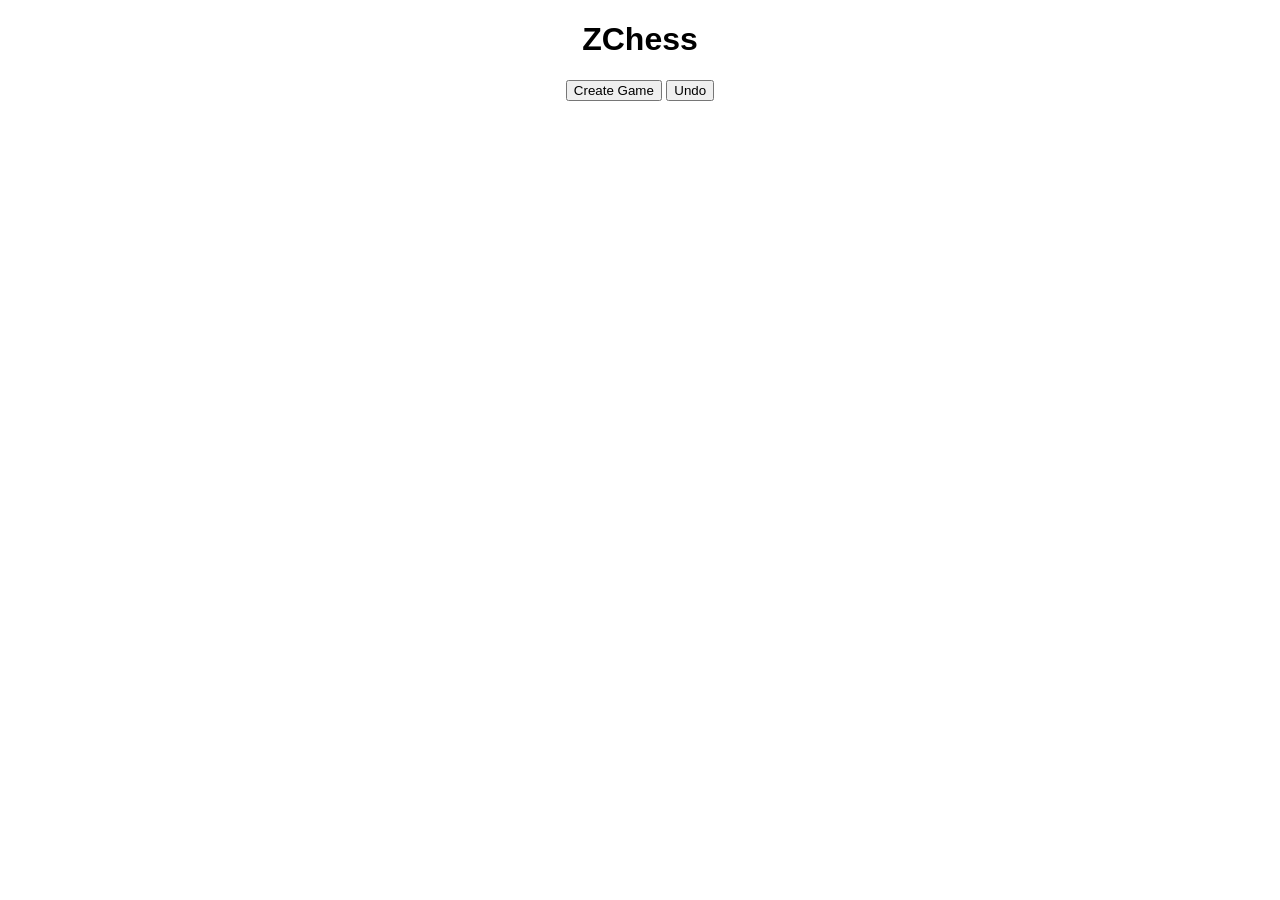
==== commit c8ddc820: "update move validation and check detection" ====
--- a/src/main/resources/static/index.html
+++ b/src/main/resources/static/index.html
@@ -1,172 +1,72 @@
 <!DOCTYPE html>
 <html>
 <head>
-<meta charset="UTF-8">
 <title>ZChess</title>
+<style>
+body{font-family:Arial;text-align:center}
+.board{display:grid;grid-template-columns:repeat(8,70px);width:560px;margin:auto}
+.cell{width:70px;height:70px}
+.white{background:#f0d9b5}
+.black{background:#769656}
+img{width:60px}
+</style>
+</head>
+<body>
 
-<style>
-body{
-    font-family:Arial;
-        text-align:center;
-            background:#eee;
-            }
-            #board{
-                display:grid;
-                    grid-template-columns:repeat(8,70px);
-                        width:560px;
-                            margin:20px auto;
-                            }
-                            .square{
-                                width:70px;
-                                    height:70px;
-                                        display:flex;
-                                            align-items:center;
-                                                justify-content:center;
-                                                }
-                                                .light{ background:#f0d9b5; }
-                                                .dark{ background:#769656; }
+<h1>ZChess</h1>
+<button onclick="create()">Create Game</button>
+<button onclick="undo()">Undo</button>
+<h2 id="turn"></h2>
+<div class="board" id="board"></div>
 
-                                                .square img{
-                                                    width:55px;
-                                                        height:55px;
-                                                            cursor:pointer;
-                                                            }
-                                                            button{
-                                                                padding:10px 15px;
-                                                                    margin:5px;
-                                                                        font-size:16px;
-                                                                        }
-                                                                        </style>
-                                                                        </head>
+<script>
+let gameId=1;
+let selected=null;
 
-                                                                        <body>
+function create(){
+ fetch("/api/create",{method:"POST"})
+  .then(r=>r.json())
+   .then(g=>{
+     gameId=g.id;
+       draw(g);
+        });
+        }
 
-                                                                        <h1>ZChess</h1>
+        function undo(){
+         fetch(`/api/undo/${gameId}`,{method:"POST"})
+          .then(r=>r.json()).then(draw);
+          }
 
-                                                                        <button onclick="createGame()">Create Game</button>
-                                                                        <button onclick="undoMove()">Undo</button>
+          function move(to){
+           if(!selected){selected=to;return;}
 
-                                                                        <h2 id="turn">Turn:</h2>
+            let from=selected;
+             selected=null;
 
-                                                                        <div id="board"></div>
+              fetch(`/api/move/${gameId}?from=${from}&to=${to}`,{method:"POST"})
+               .then(r=>r.json()).then(draw);
+               }
 
-                                                                        <script>
-                                                                        let gameId=null;
-                                                                        let selected=null;
-                                                                        let turnBeforeMove=null;
+               function draw(g){
+                document.getElementById("turn").innerText="Turn: "+g.currentTurn;
+                 let b=g.boardState.split(",");
+                  let html="";
 
-                                                                        /* =========================
-                                                                           CREATE GAME
-                                                                           ========================= */
-                                                                           function createGame(){
-                                                                               fetch("/game/create",{method:"POST"})
-                                                                                   .then(r=>r.json())
-                                                                                       .then(g=>{
-                                                                                               gameId=g.id;
-                                                                                                       load();
-                                                                                                           });
-                                                                                                           }
+                   for(let i=0;i<64;i++){
+                     let c=(Math.floor(i/8)+i)%2==0?"white":"black";
+                       let pos=String.fromCharCode(97+(i%8))+(8-Math.floor(i/8));
+                         let p=b[i];
 
-                                                                                                           /* =========================
-                                                                                                              LOAD BOARD
-                                                                                                              ========================= */
-                                                                                                              function load(){
-                                                                                                                  if(!gameId) return;
+                           html+=`<div class="cell ${c}" onclick="move('${pos}')">`;
 
-                                                                                                                      fetch("/game/"+gameId)
-                                                                                                                          .then(r=>r.json())
-                                                                                                                              .then(g=>{
-                                                                                                                                      drawBoard(g.boardState.split(","));
-                                                                                                                                              document.getElementById("turn").innerText="Turn: "+g.currentTurn;
-                                                                                                                                                  });
-                                                                                                                                                  }
+                             if(p!=".")
+                                 html+=`<img src="/pieces/${p}.svg">`;
 
-                                                                                                                                                  /* =========================
-                                                                                                                                                     DRAW BOARD
-                                                                                                                                                     ========================= */
-                                                                                                                                                     function drawBoard(board){
+                                   html+="</div>";
+                                    }
 
-                                                                                                                                                         const el=document.getElementById("board");
-                                                                                                                                                             el.innerHTML="";
-
-                                                                                                                                                                 board.forEach((p,i)=>{
-
-                                                                                                                                                                         const sq=document.createElement("div");
-                                                                                                                                                                                 sq.className="square "+(((Math.floor(i/8)+i)%2)?"dark":"light");
-
-                                                                                                                                                                                         if(p!=="."){
-                                                                                                                                                                                                     const img=document.createElement("img");
-                                                                                                                                                                                                                 img.src="/pieces/"+p+".svg";
-                                                                                                                                                                                                                             sq.appendChild(img);
-                                                                                                                                                                                                                                     }
-
-                                                                                                                                                                                                                                             sq.onclick=()=>clickSquare(i);
-                                                                                                                                                                                                                                                     el.appendChild(sq);
-                                                                                                                                                                                                                                                         });
-                                                                                                                                                                                                                                                         }
-
-                                                                                                                                                                                                                                                         /* =========================
-                                                                                                                                                                                                                                                            CLICK
-                                                                                                                                                                                                                                                            ========================= */
-                                                                                                                                                                                                                                                            function clickSquare(i){
-
-                                                                                                                                                                                                                                                                if(selected===null){
-                                                                                                                                                                                                                                                                        selected=i;
-                                                                                                                                                                                                                                                                                return;
-                                                                                                                                                                                                                                                                                    }
-
-                                                                                                                                                                                                                                                                                        move(selected,i);
-                                                                                                                                                                                                                                                                                            selected=null;
-                                                                                                                                                                                                                                                                                            }
-
-                                                                                                                                                                                                                                                                                            /* =========================
-                                                                                                                                                                                                                                                                                               MOVE
-                                                                                                                                                                                                                                                                                               ========================= */
-                                                                                                                                                                                                                                                                                               function move(from,to){
-
-                                                                                                                                                                                                                                                                                                   if(!gameId) return;
-
-                                                                                                                                                                                                                                                                                                       fetch("/game/"+gameId)
-                                                                                                                                                                                                                                                                                                           .then(r=>r.json())
-                                                                                                                                                                                                                                                                                                               .then(g=>{
-                                                                                                                                                                                                                                                                                                                       turnBeforeMove=g.currentTurn;
-
-                                                                                                                                                                                                                                                                                                                               fetch(`/move/${gameId}?from=${from}&to=${to}`,{method:"POST"})
-                                                                                                                                                                                                                                                                                                                                       .then(r=>r.json())
-                                                                                                                                                                                                                                                                                                                                               .then(res=>{
-
-                                                                                                                                                                                                                                                                                                                                                           /* illegal move */
-                                                                                                                                                                                                                                                                                                                                                                       if(res.currentTurn===turnBeforeMove){
-                                                                                                                                                                                                                                                                                                                                                                                       alert("Illegal move");
-                                                                                                                                                                                                                                                                                                                                                                                                   }
-
-                                                                                                                                                                                                                                                                                                                                                                                                               /* checkmate */
-                                                                                                                                                                                                                                                                                                                                                                                                                           if(res.checkmate===true){
-                                                                                                                                                                                                                                                                                                                                                                                                                                           alert("CHECKMATE");
-                                                                                                                                                                                                                                                                                                                                                                                                                                                       }
-
-                                                                                                                                                                                                                                                                                                                                                                                                                                                                   /* check */
-                                                                                                                                                                                                                                                                                                                                                                                                                                                                               if(res.check===true){
-                                                                                                                                                                                                                                                                                                                                                                                                                                                                                               alert("CHECK");
-                                                                                                                                                                                                                                                                                                                                                                                                                                                                                                           }
-
-                                                                                                                                                                                                                                                                                                                                                                                                                                                                                                                       load();
-                                                                                                                                                                                                                                                                                                                                                                                                                                                                                                                               });
-
-                                                                                                                                                                                                                                                                                                                                                                                                                                                                                                                                   });
-                                                                                                                                                                                                                                                                                                                                                                                                                                                                                                                                   }
-
-                                                                                                                                                                                                                                                                                                                                                                                                                                                                                                                                   /* =========================
-                                                                                                                                                                                                                                                                                                                                                                                                                                                                                                                                      UNDO
-                                                                                                                                                                                                                                                                                                                                                                                                                                                                                                                                      ========================= */
-                                                                                                                                                                                                                                                                                                                                                                                                                                                                                                                                      function undoMove(){
-                                                                                                                                                                                                                                                                                                                                                                                                                                                                                                                                          if(!gameId) return;
-
-                                                                                                                                                                                                                                                                                                                                                                                                                                                                                                                                              fetch("/move/undo/"+gameId,{method:"POST"})
-                                                                                                                                                                                                                                                                                                                                                                                                                                                                                                                                                  .then(()=>load());
-                                                                                                                                                                                                                                                                                                                                                                                                                                                                                                                                                  }
-
-                                                                                                                                                                                                                                                                                                                                                                                                                                                                                                                                                  </script>
-
-                                                                                                                                                                                                                                                                                                                                                                                                                                                                                                                                                  </body>
-                                                                                                                                                                                                                                                                                                                                                                                                                                                                                                                                                  </html>+                                     document.getElementById("board").innerHTML=html;
+                                     }
+                                     </script>
+                                     </body>
+                                     </html>
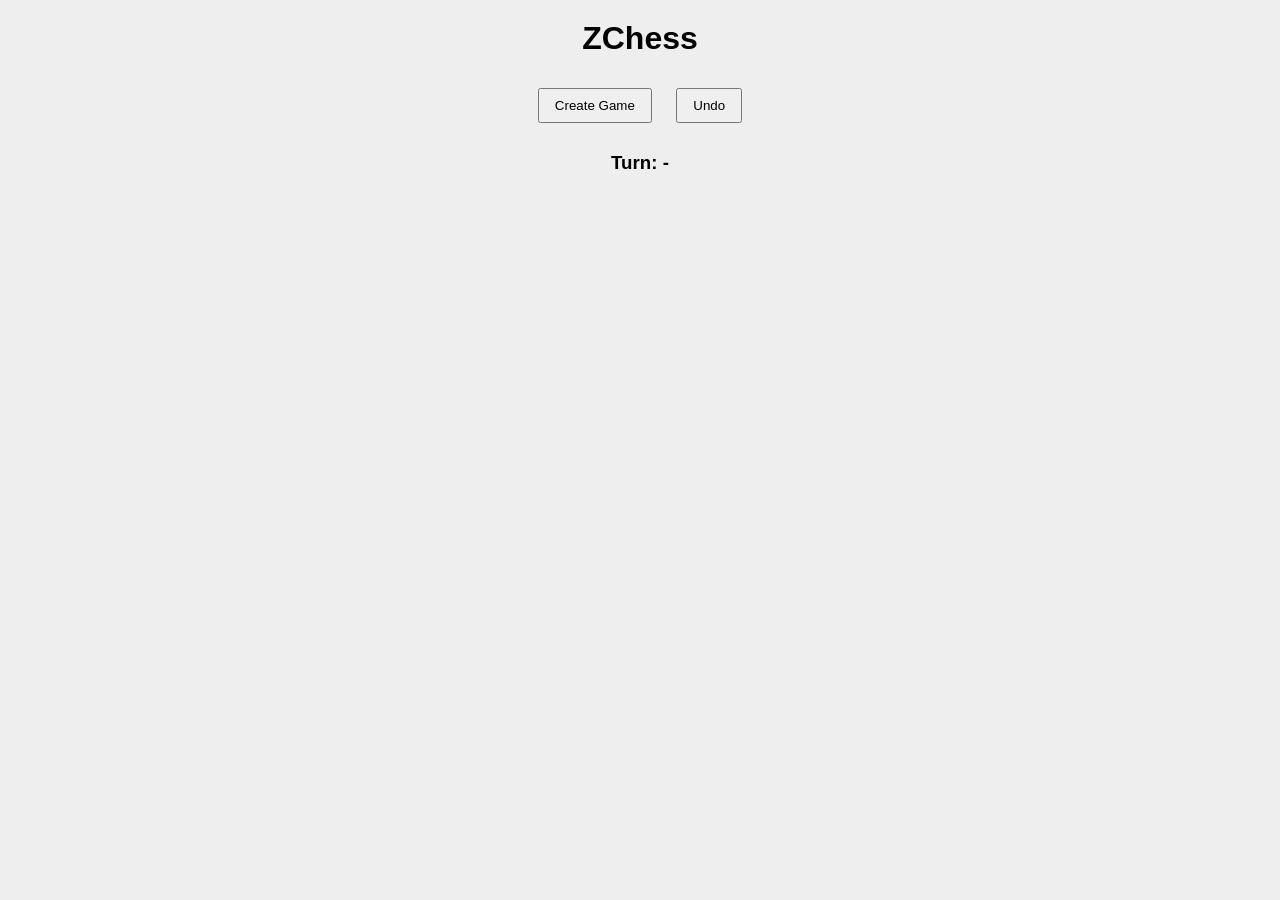
==== commit 2a465b3e: "committed" ====
--- a/src/main/resources/static/index.html
+++ b/src/main/resources/static/index.html
@@ -1,72 +1,192 @@
 <!DOCTYPE html>
 <html>
 <head>
-<title>ZChess</title>
-<style>
-body{font-family:Arial;text-align:center}
-.board{display:grid;grid-template-columns:repeat(8,70px);width:560px;margin:auto}
-.cell{width:70px;height:70px}
-.white{background:#f0d9b5}
-.black{background:#769656}
-img{width:60px}
-</style>
-</head>
-<body>
+    <title>ZChess</title>
 
-<h1>ZChess</h1>
-<button onclick="create()">Create Game</button>
-<button onclick="undo()">Undo</button>
-<h2 id="turn"></h2>
-<div class="board" id="board"></div>
+        <style>
+                body{
+                            font-family: Arial;
+                                        text-align:center;
+                                                    background:#eee;
+                                                            }
 
-<script>
-let gameId=1;
-let selected=null;
+                                                                    h1{
+                                                                                margin-top:20px;
+                                                                                        }
 
-function create(){
- fetch("/api/create",{method:"POST"})
-  .then(r=>r.json())
-   .then(g=>{
-     gameId=g.id;
-       draw(g);
-        });
-        }
+                                                                                                button{
+                                                                                                            padding:8px 15px;
+                                                                                                                        margin:10px;
+                                                                                                                                    cursor:pointer;
+                                                                                                                                            }
 
-        function undo(){
-         fetch(`/api/undo/${gameId}`,{method:"POST"})
-          .then(r=>r.json()).then(draw);
-          }
+                                                                                                                                                    #board{
+                                                                                                                                                                display:grid;
+                                                                                                                                                                            grid-template-columns:repeat(8,70px);
+                                                                                                                                                                                        width:560px;
+                                                                                                                                                                                                    margin:20px auto;
+                                                                                                                                                                                                            }
 
-          function move(to){
-           if(!selected){selected=to;return;}
+                                                                                                                                                                                                                    .cell{
+                                                                                                                                                                                                                                width:70px;
+                                                                                                                                                                                                                                            height:70px;
+                                                                                                                                                                                                                                                    }
 
-            let from=selected;
-             selected=null;
+                                                                                                                                                                                                                                                            .white{
+                                                                                                                                                                                                                                                                        background:#f0d9b5;
+                                                                                                                                                                                                                                                                                }
 
-              fetch(`/api/move/${gameId}?from=${from}&to=${to}`,{method:"POST"})
-               .then(r=>r.json()).then(draw);
-               }
+                                                                                                                                                                                                                                                                                        .black{
+                                                                                                                                                                                                                                                                                                    background:#769656;
+                                                                                                                                                                                                                                                                                                            }
 
-               function draw(g){
-                document.getElementById("turn").innerText="Turn: "+g.currentTurn;
-                 let b=g.boardState.split(",");
-                  let html="";
+                                                                                                                                                                                                                                                                                                                    img{
+                                                                                                                                                                                                                                                                                                                                width:100%;
+                                                                                                                                                                                                                                                                                                                                            height:100%;
+                                                                                                                                                                                                                                                                                                                                                    }
+                                                                                                                                                                                                                                                                                                                                                        </style>
+                                                                                                                                                                                                                                                                                                                                                        </head>
 
-                   for(let i=0;i<64;i++){
-                     let c=(Math.floor(i/8)+i)%2==0?"white":"black";
-                       let pos=String.fromCharCode(97+(i%8))+(8-Math.floor(i/8));
-                         let p=b[i];
+                                                                                                                                                                                                                                                                                                                                                        <body>
 
-                           html+=`<div class="cell ${c}" onclick="move('${pos}')">`;
+                                                                                                                                                                                                                                                                                                                                                        <h1>ZChess</h1>
 
-                             if(p!=".")
-                                 html+=`<img src="/pieces/${p}.svg">`;
+                                                                                                                                                                                                                                                                                                                                                        <button onclick="createGame()">Create Game</button>
+                                                                                                                                                                                                                                                                                                                                                        <button onclick="undo()">Undo</button>
 
-                                   html+="</div>";
-                                    }
+                                                                                                                                                                                                                                                                                                                                                        <h3 id="turn">Turn: -</h3>
 
-                                     document.getElementById("board").innerHTML=html;
-                                     }
-                                     </script>
-                                     </body>
-                                     </html>+                                                                                                                                                                                                                                                                                                                                                        <div id="board"></div>
+
+                                                                                                                                                                                                                                                                                                                                                        <script>
+
+                                                                                                                                                                                                                                                                                                                                                        let gameId = null;
+                                                                                                                                                                                                                                                                                                                                                        let selected = null;
+
+                                                                                                                                                                                                                                                                                                                                                        // ===============================
+                                                                                                                                                                                                                                                                                                                                                        // CREATE GAME
+                                                                                                                                                                                                                                                                                                                                                        // ===============================
+
+                                                                                                                                                                                                                                                                                                                                                        function createGame(){
+                                                                                                                                                                                                                                                                                                                                                            fetch("/api/game/create")
+                                                                                                                                                                                                                                                                                                                                                                .then(response => response.json())
+                                                                                                                                                                                                                                                                                                                                                                    .then(game => {
+                                                                                                                                                                                                                                                                                                                                                                            gameId = game.id;
+                                                                                                                                                                                                                                                                                                                                                                                    loadGame();
+                                                                                                                                                                                                                                                                                                                                                                                        })
+                                                                                                                                                                                                                                                                                                                                                                                            .catch(err => {
+                                                                                                                                                                                                                                                                                                                                                                                                    console.log("Create error:", err);
+                                                                                                                                                                                                                                                                                                                                                                                                        });
+                                                                                                                                                                                                                                                                                                                                                                                                        }
+
+                                                                                                                                                                                                                                                                                                                                                                                                        // ===============================
+                                                                                                                                                                                                                                                                                                                                                                                                        // LOAD GAME
+                                                                                                                                                                                                                                                                                                                                                                                                        // ===============================
+
+                                                                                                                                                                                                                                                                                                                                                                                                        function loadGame(){
+
+                                                                                                                                                                                                                                                                                                                                                                                                            if(gameId == null) return;
+
+                                                                                                                                                                                                                                                                                                                                                                                                                fetch("/api/game/" + gameId)
+                                                                                                                                                                                                                                                                                                                                                                                                                    .then(response => response.json())
+                                                                                                                                                                                                                                                                                                                                                                                                                        .then(game => {
+
+                                                                                                                                                                                                                                                                                                                                                                                                                                document.getElementById("turn").innerText =
+                                                                                                                                                                                                                                                                                                                                                                                                                                            "Turn: " + game.turn;
+
+                                                                                                                                                                                                                                                                                                                                                                                                                                                    if(game.check){
+                                                                                                                                                                                                                                                                                                                                                                                                                                                                alert("CHECK!");
+                                                                                                                                                                                                                                                                                                                                                                                                                                                                        }
+
+                                                                                                                                                                                                                                                                                                                                                                                                                                                                                if(game.checkmate){
+                                                                                                                                                                                                                                                                                                                                                                                                                                                                                            alert("CHECKMATE!");
+                                                                                                                                                                                                                                                                                                                                                                                                                                                                                                    }
+
+                                                                                                                                                                                                                                                                                                                                                                                                                                                                                                            const boardDiv = document.getElementById("board");
+                                                                                                                                                                                                                                                                                                                                                                                                                                                                                                                    boardDiv.innerHTML = "";
+
+                                                                                                                                                                                                                                                                                                                                                                                                                                                                                                                            const boardArray = game.board.split(",");
+
+                                                                                                                                                                                                                                                                                                                                                                                                                                                                                                                                    boardArray.forEach((piece, index) => {
+
+                                                                                                                                                                                                                                                                                                                                                                                                                                                                                                                                                const cell = document.createElement("div");
+
+                                                                                                                                                                                                                                                                                                                                                                                                                                                                                                                                                            const row = Math.floor(index / 8);
+                                                                                                                                                                                                                                                                                                                                                                                                                                                                                                                                                                        const col = index % 8;
+
+                                                                                                                                                                                                                                                                                                                                                                                                                                                                                                                                                                                    if((row + col) % 2 === 0){
+                                                                                                                                                                                                                                                                                                                                                                                                                                                                                                                                                                                                    cell.className = "cell white";
+                                                                                                                                                                                                                                                                                                                                                                                                                                                                                                                                                                                                                } else {
+                                                                                                                                                                                                                                                                                                                                                                                                                                                                                                                                                                                                                                cell.className = "cell black";
+                                                                                                                                                                                                                                                                                                                                                                                                                                                                                                                                                                                                                                            }
+
+                                                                                                                                                                                                                                                                                                                                                                                                                                                                                                                                                                                                                                                        if(piece !== "."){
+                                                                                                                                                                                                                                                                                                                                                                                                                                                                                                                                                                                                                                                                        const img = document.createElement("img");
+                                                                                                                                                                                                                                                                                                                                                                                                                                                                                                                                                                                                                                                                                        img.src = "/pieces/" + piece + ".svg";
+                                                                                                                                                                                                                                                                                                                                                                                                                                                                                                                                                                                                                                                                                                        cell.appendChild(img);
+                                                                                                                                                                                                                                                                                                                                                                                                                                                                                                                                                                                                                                                                                                                    }
+
+                                                                                                                                                                                                                                                                                                                                                                                                                                                                                                                                                                                                                                                                                                                                cell.onclick = function(){
+
+                                                                                                                                                                                                                                                                                                                                                                                                                                                                                                                                                                                                                                                                                                                                                if(selected === null){
+                                                                                                                                                                                                                                                                                                                                                                                                                                                                                                                                                                                                                                                                                                                                                                    selected = index;
+                                                                                                                                                                                                                                                                                                                                                                                                                                                                                                                                                                                                                                                                                                                                                                                    } else {
+                                                                                                                                                                                                                                                                                                                                                                                                                                                                                                                                                                                                                                                                                                                                                                                                        move(selected, index);
+                                                                                                                                                                                                                                                                                                                                                                                                                                                                                                                                                                                                                                                                                                                                                                                                                            selected = null;
+                                                                                                                                                                                                                                                                                                                                                                                                                                                                                                                                                                                                                                                                                                                                                                                                                                            }
+
+                                                                                                                                                                                                                                                                                                                                                                                                                                                                                                                                                                                                                                                                                                                                                                                                                                                        };
+
+                                                                                                                                                                                                                                                                                                                                                                                                                                                                                                                                                                                                                                                                                                                                                                                                                                                                    boardDiv.appendChild(cell);
+                                                                                                                                                                                                                                                                                                                                                                                                                                                                                                                                                                                                                                                                                                                                                                                                                                                                            });
+
+                                                                                                                                                                                                                                                                                                                                                                                                                                                                                                                                                                                                                                                                                                                                                                                                                                                                                })
+                                                                                                                                                                                                                                                                                                                                                                                                                                                                                                                                                                                                                                                                                                                                                                                                                                                                                    .catch(err => {
+                                                                                                                                                                                                                                                                                                                                                                                                                                                                                                                                                                                                                                                                                                                                                                                                                                                                                            console.log("Load error:", err);
+                                                                                                                                                                                                                                                                                                                                                                                                                                                                                                                                                                                                                                                                                                                                                                                                                                                                                                });
+                                                                                                                                                                                                                                                                                                                                                                                                                                                                                                                                                                                                                                                                                                                                                                                                                                                                                                }
+
+                                                                                                                                                                                                                                                                                                                                                                                                                                                                                                                                                                                                                                                                                                                                                                                                                                                                                                // ===============================
+                                                                                                                                                                                                                                                                                                                                                                                                                                                                                                                                                                                                                                                                                                                                                                                                                                                                                                // MOVE
+                                                                                                                                                                                                                                                                                                                                                                                                                                                                                                                                                                                                                                                                                                                                                                                                                                                                                                // ===============================
+
+                                                                                                                                                                                                                                                                                                                                                                                                                                                                                                                                                                                                                                                                                                                                                                                                                                                                                                function move(from, to){
+
+                                                                                                                                                                                                                                                                                                                                                                                                                                                                                                                                                                                                                                                                                                                                                                                                                                                                                                    if(gameId == null) return;
+
+                                                                                                                                                                                                                                                                                                                                                                                                                                                                                                                                                                                                                                                                                                                                                                                                                                                                                                        fetch(`/api/game/move/${gameId}?from=${from}&to=${to}`,{
+                                                                                                                                                                                                                                                                                                                                                                                                                                                                                                                                                                                                                                                                                                                                                                                                                                                                                                                method: "POST"
+                                                                                                                                                                                                                                                                                                                                                                                                                                                                                                                                                                                                                                                                                                                                                                                                                                                                                                                    })
+                                                                                                                                                                                                                                                                                                                                                                                                                                                                                                                                                                                                                                                                                                                                                                                                                                                                                                                        .then(response => response.json())
+                                                                                                                                                                                                                                                                                                                                                                                                                                                                                                                                                                                                                                                                                                                                                                                                                                                                                                                            .then(game => {
+                                                                                                                                                                                                                                                                                                                                                                                                                                                                                                                                                                                                                                                                                                                                                                                                                                                                                                                                    loadGame();
+                                                                                                                                                                                                                                                                                                                                                                                                                                                                                                                                                                                                                                                                                                                                                                                                                                                                                                                                        })
+                                                                                                                                                                                                                                                                                                                                                                                                                                                                                                                                                                                                                                                                                                                                                                                                                                                                                                                                            .catch(err => {
+                                                                                                                                                                                                                                                                                                                                                                                                                                                                                                                                                                                                                                                                                                                                                                                                                                                                                                                                                    console.log("Move error:", err);
+                                                                                                                                                                                                                                                                                                                                                                                                                                                                                                                                                                                                                                                                                                                                                                                                                                                                                                                                                        });
+                                                                                                                                                                                                                                                                                                                                                                                                                                                                                                                                                                                                                                                                                                                                                                                                                                                                                                                                                        }
+
+                                                                                                                                                                                                                                                                                                                                                                                                                                                                                                                                                                                                                                                                                                                                                                                                                                                                                                                                                        // ===============================
+                                                                                                                                                                                                                                                                                                                                                                                                                                                                                                                                                                                                                                                                                                                                                                                                                                                                                                                                                        // UNDO
+                                                                                                                                                                                                                                                                                                                                                                                                                                                                                                                                                                                                                                                                                                                                                                                                                                                                                                                                                        // ===============================
+
+                                                                                                                                                                                                                                                                                                                                                                                                                                                                                                                                                                                                                                                                                                                                                                                                                                                                                                                                                        function undo(){
+
+                                                                                                                                                                                                                                                                                                                                                                                                                                                                                                                                                                                                                                                                                                                                                                                                                                                                                                                                                            if(gameId == null) return;
+
+                                                                                                                                                                                                                                                                                                                                                                                                                                                                                                                                                                                                                                                                                                                                                                                                                                                                                                                                                                fetch(`/api/game/undo/${gameId}`,{
+                                                                                                                                                                                                                                                                                                                                                                                                                                                                                                                                                                                                                                                                                                                                                                                                                                                                                                                                                                        method:"POST"
+                                                                                                                                                                                                                                                                                                                                                                                                                                                                                                                                                                                                                                                                                                                                                                                                                                                                                                                                                                            })
+                                                                                                                                                                                                                                                                                                                                                                                                                                                                                                                                                                                                                                                                                                                                                                                                                                                                                                                                                                                .then(response => response.json())
+                                                                                                                                                                                                                                                                                                                                                                                                                                                                                                                                                                                                                                                                                                                                                                                                                                                                                                                                                                                    .then(game => {
+                                                                                                                                                                                                                                                                                                                                                                                                                                                                                                                                                                                                                                                                                                                                                                                                                                                                                                                                                                                            loadGame();
+                                                                                                                                                                                                                                                                                                                                                                                                                                                                                                                                                                                                                                                                                                                                                                                                                                                                                                                                                                                                })
+                                                                                                                                                                                                                                                                                                                                                                                                                                                                                                                                                                                                                                                                                                                                                                                                                                                                                                                                                                                                    .catch(err => {
+                                                                                                                                                                                                                                                                                                                                                                                                                                                                                                                                                                                                                                                                                                                                                                                                                                                                                                                                                                                                            console.log("Undo error:", err);
+                                                                                                                                                                                                                                                                                                                                                                                                                                                                                                                                                                                                                                                                                                                                                                                                                                                                                                                                                                                                                });
+                                                                                                                                                                                                                                                                                                                                                                                                                                                                                                                                                                                                                                                                                                                                                                                                                                                                                                                                                                                                                }
+
+                                                                                                                                                                                                                                                                                                                                                                                                                                                                                                                                                                                                                                                                                                                                                                                                                                                                                                                                                                                                                </script>
+
+                                                                                                                                                                                                                                                                                                                                                                                                                                                                                                                                                                                                                                                                                                                                                                                                                                                                                                                                                                                                                </body>
+                                                                                                                                                                                                                                                                                                                                                                                                                                                                                                                                                                                                                                                                                                                                                                                                                                                                                                                                                                                                                </html>
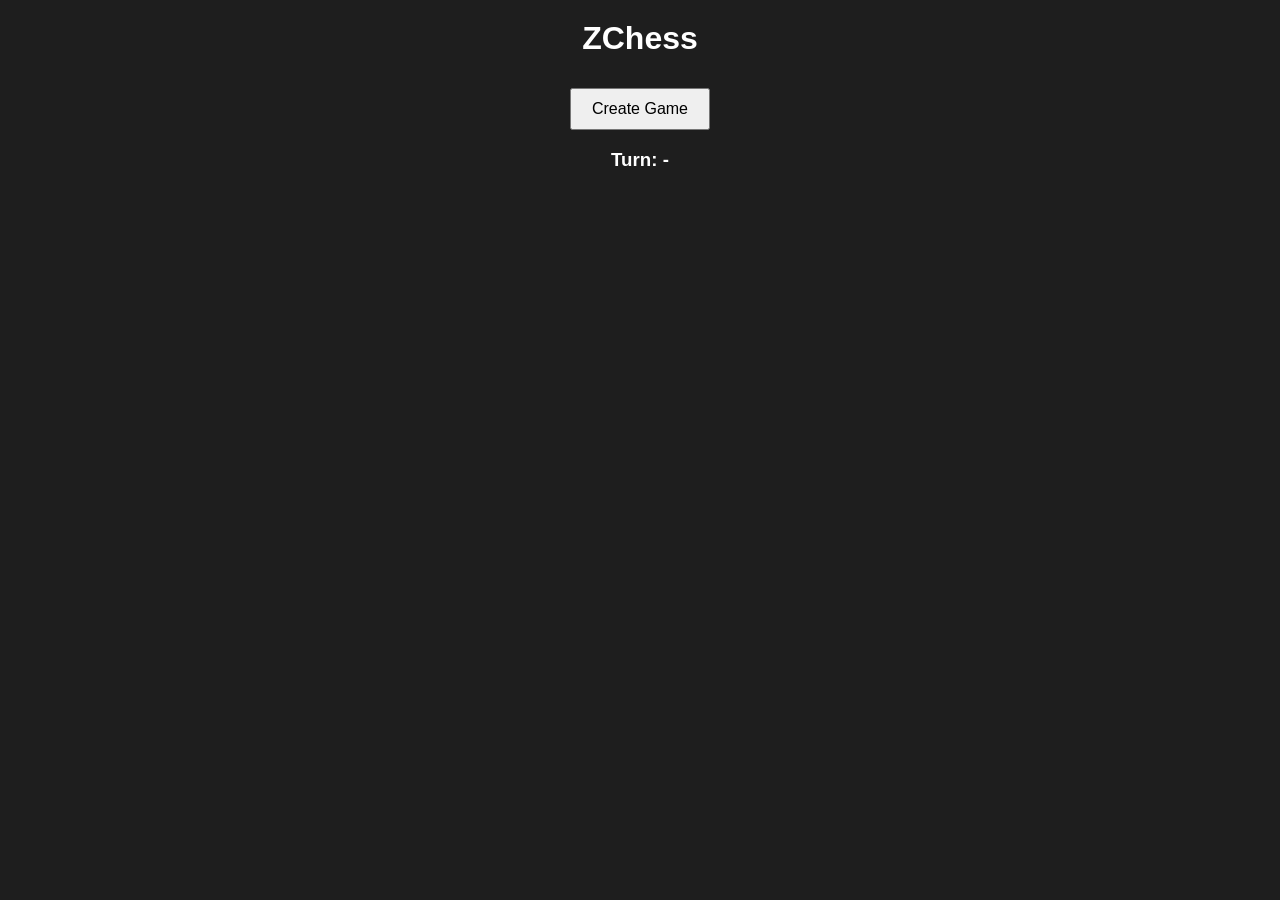
==== commit 1f8819f8: "Initial clean rebuild of ZChess project" ====
--- a/src/main/resources/static/index.html
+++ b/src/main/resources/static/index.html
@@ -1,192 +1,102 @@
 <!DOCTYPE html>
 <html>
 <head>
-    <title>ZChess</title>
+<title>ZChess</title>
 
-        <style>
-                body{
-                            font-family: Arial;
-                                        text-align:center;
-                                                    background:#eee;
+<style>
+body {
+    margin:0;
+        background:#1e1e1e;
+            color:white;
+                font-family:Arial;
+                    display:flex;
+                        flex-direction:column;
+                            align-items:center;
+                            }
+
+                            h1 { margin-top:20px; }
+
+                            #board {
+                                display:grid;
+                                    grid-template-columns: repeat(8, 70px);
+                                        margin-top:20px;
+                                        }
+
+                                        .square {
+                                            width:70px;
+                                                height:70px;
+                                                    display:flex;
+                                                        align-items:center;
+                                                            justify-content:center;
                                                             }
 
-                                                                    h1{
-                                                                                margin-top:20px;
-                                                                                        }
+                                                            .light { background:#f0d9b5; }
+                                                            .dark  { background:#b58863; }
 
-                                                                                                button{
-                                                                                                            padding:8px 15px;
-                                                                                                                        margin:10px;
-                                                                                                                                    cursor:pointer;
-                                                                                                                                            }
+                                                            img {
+                                                                width:60px;
+                                                                }
+                                                                button {
+                                                                    padding:10px 20px;
+                                                                        font-size:16px;
+                                                                            margin-top:10px;
+                                                                                cursor:pointer;
+                                                                                }
+                                                                                </style>
+                                                                                </head>
 
-                                                                                                                                                    #board{
-                                                                                                                                                                display:grid;
-                                                                                                                                                                            grid-template-columns:repeat(8,70px);
-                                                                                                                                                                                        width:560px;
-                                                                                                                                                                                                    margin:20px auto;
-                                                                                                                                                                                                            }
+                                                                                <body>
 
-                                                                                                                                                                                                                    .cell{
-                                                                                                                                                                                                                                width:70px;
-                                                                                                                                                                                                                                            height:70px;
-                                                                                                                                                                                                                                                    }
+                                                                                <h1>ZChess</h1>
 
-                                                                                                                                                                                                                                                            .white{
-                                                                                                                                                                                                                                                                        background:#f0d9b5;
-                                                                                                                                                                                                                                                                                }
+                                                                                <button onclick="createGame()">Create Game</button>
 
-                                                                                                                                                                                                                                                                                        .black{
-                                                                                                                                                                                                                                                                                                    background:#769656;
-                                                                                                                                                                                                                                                                                                            }
+                                                                                <h3 id="turn">Turn: -</h3>
 
-                                                                                                                                                                                                                                                                                                                    img{
-                                                                                                                                                                                                                                                                                                                                width:100%;
-                                                                                                                                                                                                                                                                                                                                            height:100%;
-                                                                                                                                                                                                                                                                                                                                                    }
-                                                                                                                                                                                                                                                                                                                                                        </style>
-                                                                                                                                                                                                                                                                                                                                                        </head>
+                                                                                <div id="board"></div>
 
-                                                                                                                                                                                                                                                                                                                                                        <body>
+                                                                                <script>
 
-                                                                                                                                                                                                                                                                                                                                                        <h1>ZChess</h1>
+                                                                                function createGame(){
+                                                                                    fetch("/api/game/create", { method:"POST" })
+                                                                                        .then(res=>res.json())
+                                                                                            .then(data=>{
+                                                                                                    document.getElementById("turn").innerText =
+                                                                                                                "Turn: " + data.currentTurn;
+                                                                                                                        renderBoard(data.board);
+                                                                                                                            });
+                                                                                                                            }
 
-                                                                                                                                                                                                                                                                                                                                                        <button onclick="createGame()">Create Game</button>
-                                                                                                                                                                                                                                                                                                                                                        <button onclick="undo()">Undo</button>
+                                                                                                                            function renderBoard(boardString){
 
-                                                                                                                                                                                                                                                                                                                                                        <h3 id="turn">Turn: -</h3>
+                                                                                                                                const board=document.getElementById("board");
+                                                                                                                                    board.innerHTML="";
 
-                                                                                                                                                                                                                                                                                                                                                        <div id="board"></div>
+                                                                                                                                        const squares=boardString.split(",");
 
-                                                                                                                                                                                                                                                                                                                                                        <script>
+                                                                                                                                            for(let i=0;i<64;i++){
 
-                                                                                                                                                                                                                                                                                                                                                        let gameId = null;
-                                                                                                                                                                                                                                                                                                                                                        let selected = null;
+                                                                                                                                                    const square=document.createElement("div");
+                                                                                                                                                            square.classList.add("square");
 
-                                                                                                                                                                                                                                                                                                                                                        // ===============================
-                                                                                                                                                                                                                                                                                                                                                        // CREATE GAME
-                                                                                                                                                                                                                                                                                                                                                        // ===============================
+                                                                                                                                                                    if((Math.floor(i/8)+i)%2===0)
+                                                                                                                                                                                square.classList.add("light");
+                                                                                                                                                                                        else
+                                                                                                                                                                                                    square.classList.add("dark");
 
-                                                                                                                                                                                                                                                                                                                                                        function createGame(){
-                                                                                                                                                                                                                                                                                                                                                            fetch("/api/game/create")
-                                                                                                                                                                                                                                                                                                                                                                .then(response => response.json())
-                                                                                                                                                                                                                                                                                                                                                                    .then(game => {
-                                                                                                                                                                                                                                                                                                                                                                            gameId = game.id;
-                                                                                                                                                                                                                                                                                                                                                                                    loadGame();
-                                                                                                                                                                                                                                                                                                                                                                                        })
-                                                                                                                                                                                                                                                                                                                                                                                            .catch(err => {
-                                                                                                                                                                                                                                                                                                                                                                                                    console.log("Create error:", err);
-                                                                                                                                                                                                                                                                                                                                                                                                        });
-                                                                                                                                                                                                                                                                                                                                                                                                        }
+                                                                                                                                                                                                            const piece=squares[i];
 
-                                                                                                                                                                                                                                                                                                                                                                                                        // ===============================
-                                                                                                                                                                                                                                                                                                                                                                                                        // LOAD GAME
-                                                                                                                                                                                                                                                                                                                                                                                                        // ===============================
+                                                                                                                                                                                                                    if(piece!=="."){
+                                                                                                                                                                                                                                const img=document.createElement("img");
+                                                                                                                                                                                                                                            img.src="/pieces/"+piece+".svg";
+                                                                                                                                                                                                                                                        square.appendChild(img);
+                                                                                                                                                                                                                                                                }
 
-                                                                                                                                                                                                                                                                                                                                                                                                        function loadGame(){
+                                                                                                                                                                                                                                                                        board.appendChild(square);
+                                                                                                                                                                                                                                                                            }
+                                                                                                                                                                                                                                                                            }
 
-                                                                                                                                                                                                                                                                                                                                                                                                            if(gameId == null) return;
+                                                                                                                                                                                                                                                                            </script>
 
-                                                                                                                                                                                                                                                                                                                                                                                                                fetch("/api/game/" + gameId)
-                                                                                                                                                                                                                                                                                                                                                                                                                    .then(response => response.json())
-                                                                                                                                                                                                                                                                                                                                                                                                                        .then(game => {
-
-                                                                                                                                                                                                                                                                                                                                                                                                                                document.getElementById("turn").innerText =
-                                                                                                                                                                                                                                                                                                                                                                                                                                            "Turn: " + game.turn;
-
-                                                                                                                                                                                                                                                                                                                                                                                                                                                    if(game.check){
-                                                                                                                                                                                                                                                                                                                                                                                                                                                                alert("CHECK!");
-                                                                                                                                                                                                                                                                                                                                                                                                                                                                        }
-
-                                                                                                                                                                                                                                                                                                                                                                                                                                                                                if(game.checkmate){
-                                                                                                                                                                                                                                                                                                                                                                                                                                                                                            alert("CHECKMATE!");
-                                                                                                                                                                                                                                                                                                                                                                                                                                                                                                    }
-
-                                                                                                                                                                                                                                                                                                                                                                                                                                                                                                            const boardDiv = document.getElementById("board");
-                                                                                                                                                                                                                                                                                                                                                                                                                                                                                                                    boardDiv.innerHTML = "";
-
-                                                                                                                                                                                                                                                                                                                                                                                                                                                                                                                            const boardArray = game.board.split(",");
-
-                                                                                                                                                                                                                                                                                                                                                                                                                                                                                                                                    boardArray.forEach((piece, index) => {
-
-                                                                                                                                                                                                                                                                                                                                                                                                                                                                                                                                                const cell = document.createElement("div");
-
-                                                                                                                                                                                                                                                                                                                                                                                                                                                                                                                                                            const row = Math.floor(index / 8);
-                                                                                                                                                                                                                                                                                                                                                                                                                                                                                                                                                                        const col = index % 8;
-
-                                                                                                                                                                                                                                                                                                                                                                                                                                                                                                                                                                                    if((row + col) % 2 === 0){
-                                                                                                                                                                                                                                                                                                                                                                                                                                                                                                                                                                                                    cell.className = "cell white";
-                                                                                                                                                                                                                                                                                                                                                                                                                                                                                                                                                                                                                } else {
-                                                                                                                                                                                                                                                                                                                                                                                                                                                                                                                                                                                                                                cell.className = "cell black";
-                                                                                                                                                                                                                                                                                                                                                                                                                                                                                                                                                                                                                                            }
-
-                                                                                                                                                                                                                                                                                                                                                                                                                                                                                                                                                                                                                                                        if(piece !== "."){
-                                                                                                                                                                                                                                                                                                                                                                                                                                                                                                                                                                                                                                                                        const img = document.createElement("img");
-                                                                                                                                                                                                                                                                                                                                                                                                                                                                                                                                                                                                                                                                                        img.src = "/pieces/" + piece + ".svg";
-                                                                                                                                                                                                                                                                                                                                                                                                                                                                                                                                                                                                                                                                                                        cell.appendChild(img);
-                                                                                                                                                                                                                                                                                                                                                                                                                                                                                                                                                                                                                                                                                                                    }
-
-                                                                                                                                                                                                                                                                                                                                                                                                                                                                                                                                                                                                                                                                                                                                cell.onclick = function(){
-
-                                                                                                                                                                                                                                                                                                                                                                                                                                                                                                                                                                                                                                                                                                                                                if(selected === null){
-                                                                                                                                                                                                                                                                                                                                                                                                                                                                                                                                                                                                                                                                                                                                                                    selected = index;
-                                                                                                                                                                                                                                                                                                                                                                                                                                                                                                                                                                                                                                                                                                                                                                                    } else {
-                                                                                                                                                                                                                                                                                                                                                                                                                                                                                                                                                                                                                                                                                                                                                                                                        move(selected, index);
-                                                                                                                                                                                                                                                                                                                                                                                                                                                                                                                                                                                                                                                                                                                                                                                                                            selected = null;
-                                                                                                                                                                                                                                                                                                                                                                                                                                                                                                                                                                                                                                                                                                                                                                                                                                            }
-
-                                                                                                                                                                                                                                                                                                                                                                                                                                                                                                                                                                                                                                                                                                                                                                                                                                                        };
-
-                                                                                                                                                                                                                                                                                                                                                                                                                                                                                                                                                                                                                                                                                                                                                                                                                                                                    boardDiv.appendChild(cell);
-                                                                                                                                                                                                                                                                                                                                                                                                                                                                                                                                                                                                                                                                                                                                                                                                                                                                            });
-
-                                                                                                                                                                                                                                                                                                                                                                                                                                                                                                                                                                                                                                                                                                                                                                                                                                                                                })
-                                                                                                                                                                                                                                                                                                                                                                                                                                                                                                                                                                                                                                                                                                                                                                                                                                                                                    .catch(err => {
-                                                                                                                                                                                                                                                                                                                                                                                                                                                                                                                                                                                                                                                                                                                                                                                                                                                                                            console.log("Load error:", err);
-                                                                                                                                                                                                                                                                                                                                                                                                                                                                                                                                                                                                                                                                                                                                                                                                                                                                                                });
-                                                                                                                                                                                                                                                                                                                                                                                                                                                                                                                                                                                                                                                                                                                                                                                                                                                                                                }
-
-                                                                                                                                                                                                                                                                                                                                                                                                                                                                                                                                                                                                                                                                                                                                                                                                                                                                                                // ===============================
-                                                                                                                                                                                                                                                                                                                                                                                                                                                                                                                                                                                                                                                                                                                                                                                                                                                                                                // MOVE
-                                                                                                                                                                                                                                                                                                                                                                                                                                                                                                                                                                                                                                                                                                                                                                                                                                                                                                // ===============================
-
-                                                                                                                                                                                                                                                                                                                                                                                                                                                                                                                                                                                                                                                                                                                                                                                                                                                                                                function move(from, to){
-
-                                                                                                                                                                                                                                                                                                                                                                                                                                                                                                                                                                                                                                                                                                                                                                                                                                                                                                    if(gameId == null) return;
-
-                                                                                                                                                                                                                                                                                                                                                                                                                                                                                                                                                                                                                                                                                                                                                                                                                                                                                                        fetch(`/api/game/move/${gameId}?from=${from}&to=${to}`,{
-                                                                                                                                                                                                                                                                                                                                                                                                                                                                                                                                                                                                                                                                                                                                                                                                                                                                                                                method: "POST"
-                                                                                                                                                                                                                                                                                                                                                                                                                                                                                                                                                                                                                                                                                                                                                                                                                                                                                                                    })
-                                                                                                                                                                                                                                                                                                                                                                                                                                                                                                                                                                                                                                                                                                                                                                                                                                                                                                                        .then(response => response.json())
-                                                                                                                                                                                                                                                                                                                                                                                                                                                                                                                                                                                                                                                                                                                                                                                                                                                                                                                            .then(game => {
-                                                                                                                                                                                                                                                                                                                                                                                                                                                                                                                                                                                                                                                                                                                                                                                                                                                                                                                                    loadGame();
-                                                                                                                                                                                                                                                                                                                                                                                                                                                                                                                                                                                                                                                                                                                                                                                                                                                                                                                                        })
-                                                                                                                                                                                                                                                                                                                                                                                                                                                                                                                                                                                                                                                                                                                                                                                                                                                                                                                                            .catch(err => {
-                                                                                                                                                                                                                                                                                                                                                                                                                                                                                                                                                                                                                                                                                                                                                                                                                                                                                                                                                    console.log("Move error:", err);
-                                                                                                                                                                                                                                                                                                                                                                                                                                                                                                                                                                                                                                                                                                                                                                                                                                                                                                                                                        });
-                                                                                                                                                                                                                                                                                                                                                                                                                                                                                                                                                                                                                                                                                                                                                                                                                                                                                                                                                        }
-
-                                                                                                                                                                                                                                                                                                                                                                                                                                                                                                                                                                                                                                                                                                                                                                                                                                                                                                                                                        // ===============================
-                                                                                                                                                                                                                                                                                                                                                                                                                                                                                                                                                                                                                                                                                                                                                                                                                                                                                                                                                        // UNDO
-                                                                                                                                                                                                                                                                                                                                                                                                                                                                                                                                                                                                                                                                                                                                                                                                                                                                                                                                                        // ===============================
-
-                                                                                                                                                                                                                                                                                                                                                                                                                                                                                                                                                                                                                                                                                                                                                                                                                                                                                                                                                        function undo(){
-
-                                                                                                                                                                                                                                                                                                                                                                                                                                                                                                                                                                                                                                                                                                                                                                                                                                                                                                                                                            if(gameId == null) return;
-
-                                                                                                                                                                                                                                                                                                                                                                                                                                                                                                                                                                                                                                                                                                                                                                                                                                                                                                                                                                fetch(`/api/game/undo/${gameId}`,{
-                                                                                                                                                                                                                                                                                                                                                                                                                                                                                                                                                                                                                                                                                                                                                                                                                                                                                                                                                                        method:"POST"
-                                                                                                                                                                                                                                                                                                                                                                                                                                                                                                                                                                                                                                                                                                                                                                                                                                                                                                                                                                            })
-                                                                                                                                                                                                                                                                                                                                                                                                                                                                                                                                                                                                                                                                                                                                                                                                                                                                                                                                                                                .then(response => response.json())
-                                                                                                                                                                                                                                                                                                                                                                                                                                                                                                                                                                                                                                                                                                                                                                                                                                                                                                                                                                                    .then(game => {
-                                                                                                                                                                                                                                                                                                                                                                                                                                                                                                                                                                                                                                                                                                                                                                                                                                                                                                                                                                                            loadGame();
-                                                                                                                                                                                                                                                                                                                                                                                                                                                                                                                                                                                                                                                                                                                                                                                                                                                                                                                                                                                                })
-                                                                                                                                                                                                                                                                                                                                                                                                                                                                                                                                                                                                                                                                                                                                                                                                                                                                                                                                                                                                    .catch(err => {
-                                                                                                                                                                                                                                                                                                                                                                                                                                                                                                                                                                                                                                                                                                                                                                                                                                                                                                                                                                                                            console.log("Undo error:", err);
-                                                                                                                                                                                                                                                                                                                                                                                                                                                                                                                                                                                                                                                                                                                                                                                                                                                                                                                                                                                                                });
-                                                                                                                                                                                                                                                                                                                                                                                                                                                                                                                                                                                                                                                                                                                                                                                                                                                                                                                                                                                                                }
-
-                                                                                                                                                                                                                                                                                                                                                                                                                                                                                                                                                                                                                                                                                                                                                                                                                                                                                                                                                                                                                </script>
-
-                                                                                                                                                                                                                                                                                                                                                                                                                                                                                                                                                                                                                                                                                                                                                                                                                                                                                                                                                                                                                </body>
-                                                                                                                                                                                                                                                                                                                                                                                                                                                                                                                                                                                                                                                                                                                                                                                                                                                                                                                                                                                                                </html>+                                                                                                                                                                                                                                                                            </body>
+                                                                                                                                                                                                                                                                            </html>
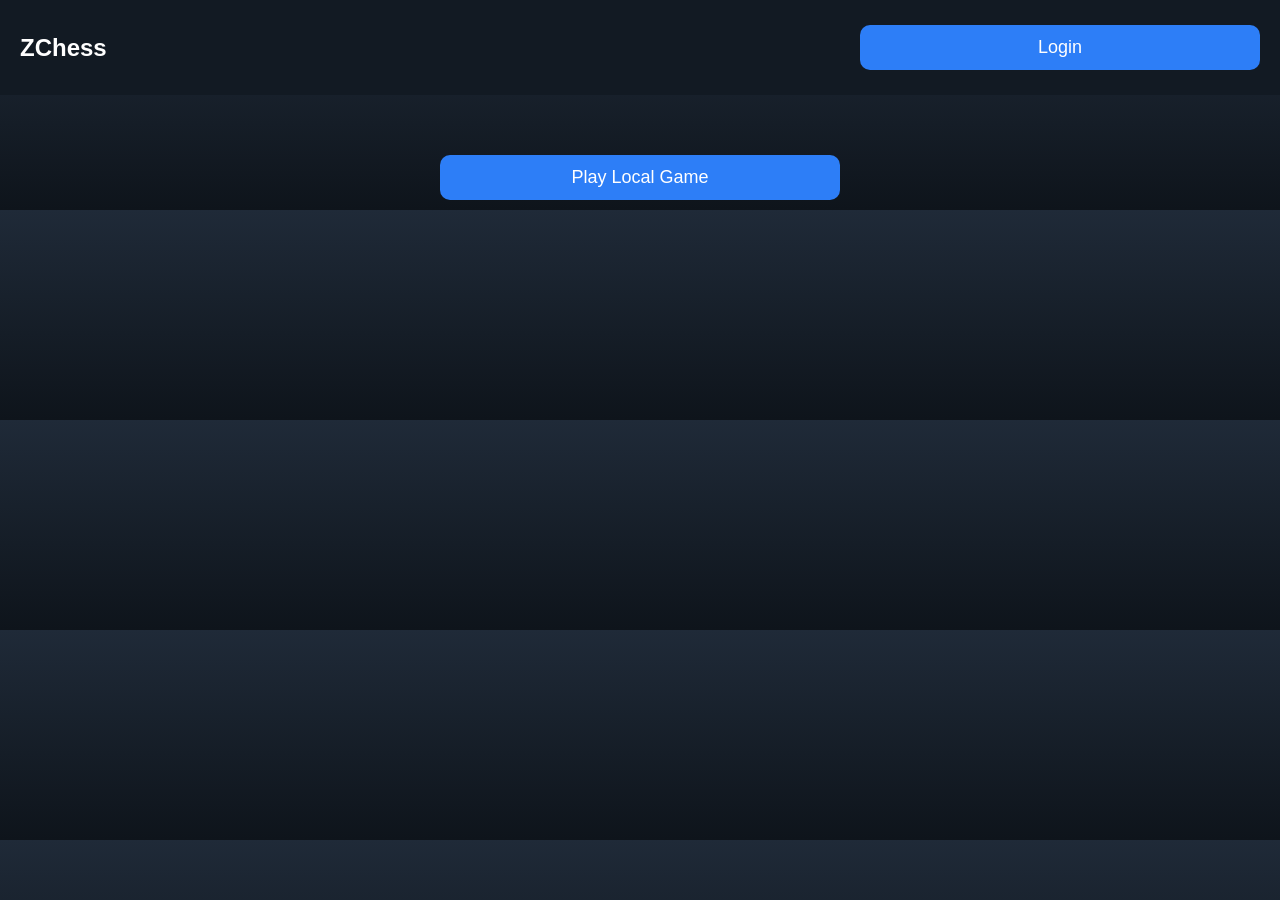
==== commit f47ecbb3: "reorganized chess engine modules" ====
--- a/src/main/resources/static/index.html
+++ b/src/main/resources/static/index.html
@@ -6,97 +6,80 @@
 <style>
 body {
     margin:0;
-        background:#1e1e1e;
-            color:white;
-                font-family:Arial;
+        font-family:Arial;
+            background:linear-gradient(180deg,#1f2a38,#0e141b);
+                color:white;
+                }
+
+                header {
                     display:flex;
-                        flex-direction:column;
+                        justify-content:space-between;
                             align-items:center;
-                            }
+                                padding:15px 20px;
+                                    background:#121a23;
+                                    }
 
-                            h1 { margin-top:20px; }
-
-                            #board {
-                                display:grid;
-                                    grid-template-columns: repeat(8, 70px);
-                                        margin-top:20px;
+                                    header h2 {
+                                        margin:0;
                                         }
 
-                                        .square {
-                                            width:70px;
-                                                height:70px;
-                                                    display:flex;
-                                                        align-items:center;
-                                                            justify-content:center;
-                                                            }
+                                        button {
+                                            padding:12px;
+                                                margin:10px 0;
+                                                    width:90%;
+                                                        max-width:400px;
+                                                            border:none;
+                                                                border-radius:10px;
+                                                                    font-size:18px;
+                                                                        cursor:pointer;
+                                                                            background:#2d7ef7;
+                                                                                color:white;
+                                                                                }
 
-                                                            .light { background:#f0d9b5; }
-                                                            .dark  { background:#b58863; }
+                                                                                .center {
+                                                                                    display:flex;
+                                                                                        flex-direction:column;
+                                                                                            align-items:center;
+                                                                                                margin-top:50px;
+                                                                                                }
+                                                                                                </style>
+                                                                                                </head>
 
-                                                            img {
-                                                                width:60px;
-                                                                }
-                                                                button {
-                                                                    padding:10px 20px;
-                                                                        font-size:16px;
-                                                                            margin-top:10px;
-                                                                                cursor:pointer;
-                                                                                }
-                                                                                </style>
-                                                                                </head>
+                                                                                                <body>
 
-                                                                                <body>
+                                                                                                <header>
+                                                                                                    <h2>ZChess</h2>
+                                                                                                        <button onclick="showLogin()">Login</button>
+                                                                                                        </header>
 
-                                                                                <h1>ZChess</h1>
+                                                                                                        <div class="center">
+                                                                                                            <button onclick="startGame()">Play Local Game</button>
+                                                                                                            </div>
 
-                                                                                <button onclick="createGame()">Create Game</button>
+                                                                                                            <script>
 
-                                                                                <h3 id="turn">Turn: -</h3>
+                                                                                                            function startGame(){
+                                                                                                                window.location.href="game.html";
+                                                                                                                }
 
-                                                                                <div id="board"></div>
+                                                                                                                function showLogin(){
 
-                                                                                <script>
+                                                                                                                    const username = prompt("Username:");
+                                                                                                                        const password = prompt("Password:");
 
-                                                                                function createGame(){
-                                                                                    fetch("/api/game/create", { method:"POST" })
-                                                                                        .then(res=>res.json())
-                                                                                            .then(data=>{
-                                                                                                    document.getElementById("turn").innerText =
-                                                                                                                "Turn: " + data.currentTurn;
-                                                                                                                        renderBoard(data.board);
-                                                                                                                            });
-                                                                                                                            }
+                                                                                                                            fetch("/api/user/login?username="+username+"&password="+password,{
+                                                                                                                                    method:"POST"
+                                                                                                                                        })
+                                                                                                                                            .then(res=>res.json())
+                                                                                                                                                .then(data=>{
+                                                                                                                                                        if(data && data.id){
+                                                                                                                                                                    alert("Login Successful");
+                                                                                                                                                                            } else {
+                                                                                                                                                                                        alert("Invalid Login");
+                                                                                                                                                                                                }
+                                                                                                                                                                                                    });
+                                                                                                                                                                                                    }
+                                                                                                                                                                                                    </script>
 
-                                                                                                                            function renderBoard(boardString){
-
-                                                                                                                                const board=document.getElementById("board");
-                                                                                                                                    board.innerHTML="";
-
-                                                                                                                                        const squares=boardString.split(",");
-
-                                                                                                                                            for(let i=0;i<64;i++){
-
-                                                                                                                                                    const square=document.createElement("div");
-                                                                                                                                                            square.classList.add("square");
-
-                                                                                                                                                                    if((Math.floor(i/8)+i)%2===0)
-                                                                                                                                                                                square.classList.add("light");
-                                                                                                                                                                                        else
-                                                                                                                                                                                                    square.classList.add("dark");
-
-                                                                                                                                                                                                            const piece=squares[i];
-
-                                                                                                                                                                                                                    if(piece!=="."){
-                                                                                                                                                                                                                                const img=document.createElement("img");
-                                                                                                                                                                                                                                            img.src="/pieces/"+piece+".svg";
-                                                                                                                                                                                                                                                        square.appendChild(img);
-                                                                                                                                                                                                                                                                }
-
-                                                                                                                                                                                                                                                                        board.appendChild(square);
-                                                                                                                                                                                                                                                                            }
-                                                                                                                                                                                                                                                                            }
-
-                                                                                                                                                                                                                                                                            </script>
-
-                                                                                                                                                                                                                                                                            </body>
-                                                                                                                                                                                                                                                                            </html>+                                                                                                                                                                                                    </body>
+                                                                                                                                                                                                    </html>
